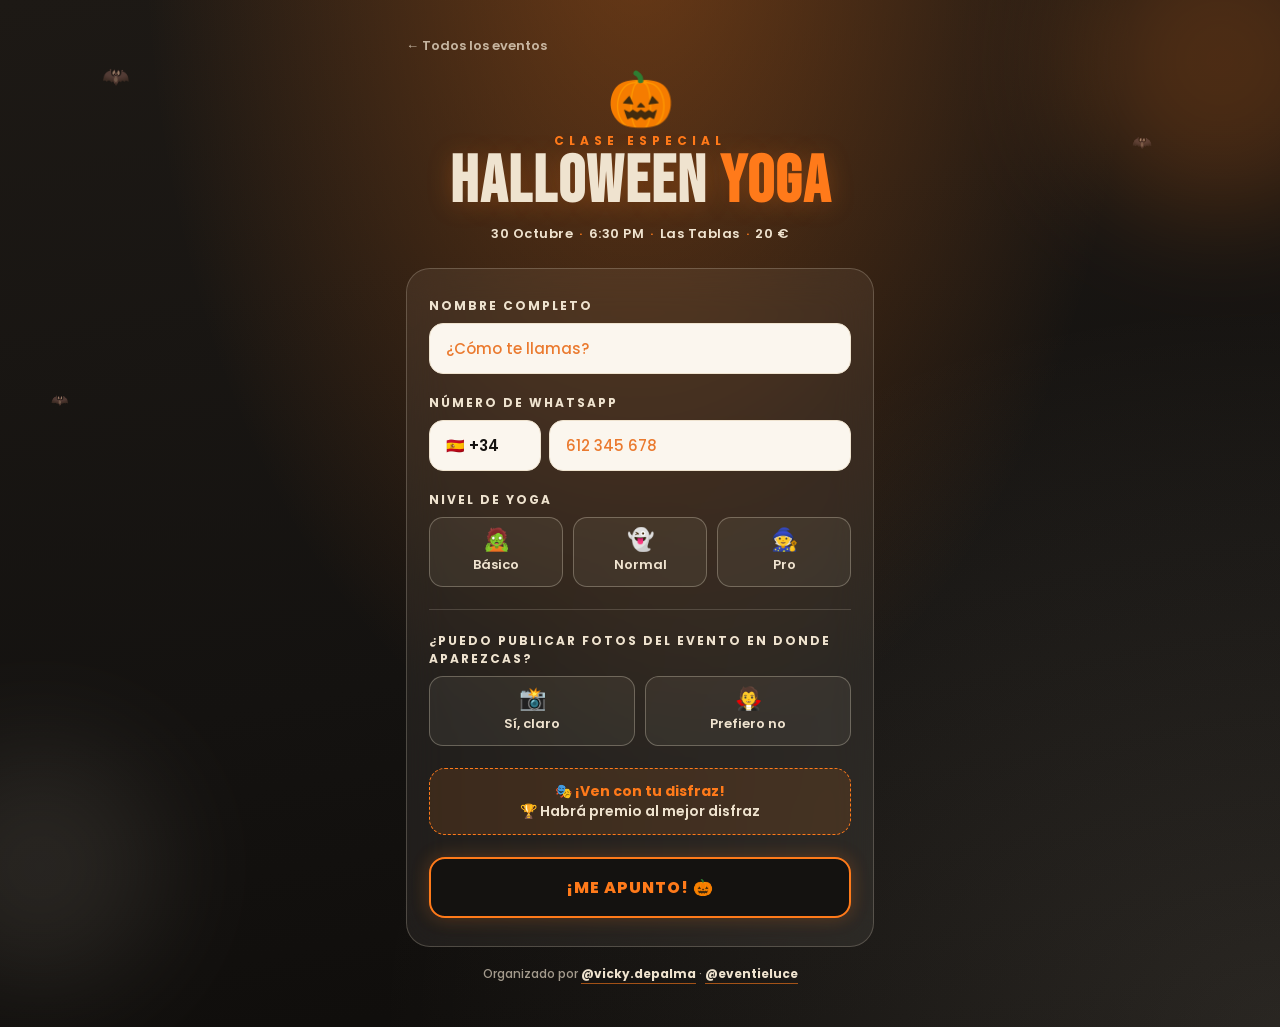
==== halloween-yoga/index.html @ 300aad96 "Halloween Yoga: nuevos emojis para nivel y fotos Básico 🧟, Normal 👻, Pro 🧙 y 🧛 en "Prefiero no", par" ====
<!DOCTYPE html>
<html lang="es">
<head>
<meta charset="UTF-8">
<meta name="viewport" content="width=device-width, initial-scale=1.0">
<title>Halloween Yoga · Inscripción</title>
<link href="https://fonts.googleapis.com/css2?family=Bebas+Neue&family=Poppins:wght@400;500;600;700;800&display=swap" rel="stylesheet">
<style>
  * { margin: 0; padding: 0; box-sizing: border-box; }
  body { background: #0e0c0a; }

  .hw-wrap {
    font-family: 'Poppins', sans-serif;
    min-height: 100vh;
    background:
      radial-gradient(ellipse at 50% -10%, rgba(255,122,26,0.35) 0%, transparent 55%),
      radial-gradient(ellipse at 100% 100%, rgba(239,227,207,0.12) 0%, transparent 50%),
      linear-gradient(170deg, #1d1915 0%, #141210 60%, #0e0c0a 100%);
    position: relative;
    overflow: hidden;
  }

  .blob { position: absolute; border-radius: 50%; filter: blur(60px); pointer-events: none; }
  .blob1 { width: 300px; height: 300px; background: #FF7A1A; opacity: 0.22; top: -90px; right: -90px; animation: breathe 7s ease-in-out infinite; }
  .blob2 { width: 240px; height: 240px; background: #EFE3CF; opacity: 0.10; bottom: 40px; left: -80px; animation: breathe 9s ease-in-out infinite reverse; }
  @keyframes breathe { 0%,100% { transform: scale(1); } 50% { transform: scale(1.08); } }

  .bat { position: absolute; font-size: 22px; pointer-events: none; opacity: 0.55; z-index: 1; animation: flutter 6s ease-in-out infinite; }
  .bat1 { top: 60px; left: 8%; }
  .bat2 { top: 130px; right: 10%; font-size: 16px; animation-delay: -2s; }
  .bat3 { top: 38%; left: 4%; font-size: 14px; animation-delay: -4s; }
  @keyframes flutter {
    0%,100% { transform: translate(0,0) rotate(-6deg); }
    25% { transform: translate(8px,-10px) rotate(4deg); }
    50% { transform: translate(-4px,-16px) rotate(-3deg); }
    75% { transform: translate(-8px,-6px) rotate(6deg); }
  }

  .inner { position: relative; z-index: 2; max-width: 500px; margin: 0 auto; padding: 32px 16px 44px; }
  .back { display: inline-block; margin-bottom: 16px; color: #EFE3CF; opacity: .75; font-size: 13px; font-weight: 600; text-decoration: none; }
  .back:hover { opacity: 1; color: #FF7A1A; }
  .header { text-align: center; margin-bottom: 24px; }

  .pumpkin { font-size: 54px; line-height: 1; display: block; margin-bottom: 6px; animation: glow 3s ease-in-out infinite; }
  @keyframes glow {
    0%,100% { filter: drop-shadow(0 0 14px rgba(255,122,26,0.6)); }
    50% { filter: drop-shadow(0 0 26px rgba(255,122,26,0.95)); }
  }

  .kicker { font-size: 12px; font-weight: 700; letter-spacing: 5px; text-transform: uppercase; color: #FF7A1A; margin: 0 0 4px; }
  .title { font-family: 'Bebas Neue', 'Arial Black', sans-serif; font-size: 66px; line-height: 0.88; letter-spacing: 2px; color: #EFE3CF; text-shadow: 0 3px 24px rgba(255,122,26,0.25); }
  .title span { color: #FF7A1A; }

  .info { margin-top: 12px; white-space: nowrap; font-size: clamp(11px, 3.4vw, 13px); font-weight: 600; letter-spacing: 0.5px; color: #EFE3CF; }
  .info .sep { color: #FF7A1A; margin: 0 6px; }

  .card { background: rgba(239,227,207,0.07); backdrop-filter: blur(20px); -webkit-backdrop-filter: blur(20px); border: 1.5px solid rgba(239,227,207,0.22); border-radius: 24px; padding: 28px 22px; margin-top: 20px; }

  .field { margin-bottom: 20px; }
  .field > label { display: block; font-size: 12px; font-weight: 700; letter-spacing: 2px; text-transform: uppercase; color: #EFE3CF; margin-bottom: 8px; }

  .field input[type="text"], .field input[type="tel"], .field select {
    width: 100%; padding: 13px 16px; border-radius: 14px;
    border: 1.5px solid #EFE3CF; background: #FBF6EE; color: #141210;
    font-family: 'Poppins', sans-serif; font-size: 15px; font-weight: 600;
    outline: none; transition: border-color .2s, box-shadow .2s;
  }
  .field input::placeholder { color: #E8650E; opacity: 0.85; font-weight: 500; }
  .field input:focus, .field select:focus { border-color: #FF7A1A; box-shadow: 0 0 0 3px rgba(255,122,26,0.3); }

  .phone-row { display: flex; gap: 8px; }
  .phone-row select { flex: 0 0 112px; appearance: none; -webkit-appearance: none; cursor: pointer; }
  .phone-row input { flex: 1; min-width: 0; }
  .field input.invalid { border-color: #ff4d2e; box-shadow: 0 0 0 3px rgba(255,77,46,0.35); }
  .field-error { display: none; color: #FFB08A; font-size: 13px; font-weight: 600; margin-top: 6px; }

  .radio-group { display: flex; gap: 10px; }
  .radio-option { flex: 1; }
  .radio-option input { display: none; }
  .radio-option label {
    display: flex; flex-direction: column; align-items: center; justify-content: center; gap: 4px;
    padding: 11px 8px; border-radius: 14px;
    border: 1.5px solid rgba(239,227,207,0.3); background: rgba(239,227,207,0.06);
    color: #EFE3CF; font-size: 13px; font-weight: 600; cursor: pointer;
    transition: all .18s; text-align: center; white-space: nowrap;
  }
  .radio-option label .emoji { font-size: 22px; line-height: 1; }
  .radio-option label:hover { background: rgba(239,227,207,0.14); }
  .radio-option input:checked + label { background: #FF7A1A; border-color: #FF7A1A; color: #141210; box-shadow: 0 0 20px rgba(255,122,26,0.4); }

  .divider { height: 1px; background: rgba(239,227,207,0.18); margin: 22px 0; }

  .submit-btn {
    width: 100%; padding: 16px; border-radius: 16px;
    border: 2px solid #FF7A1A; background: #141210; color: #FF7A1A;
    font-family: 'Poppins', sans-serif; font-size: 16px; font-weight: 800; letter-spacing: 1px;
    text-transform: uppercase; cursor: pointer; margin-top: 22px;
    box-shadow: 0 0 18px rgba(255,122,26,0.25);
    display: flex; align-items: center; justify-content: center; gap: 8px;
    transition: transform .15s, box-shadow .15s, background .15s, color .15s;
  }
  .submit-btn:hover { transform: translateY(-2px); background: #FF7A1A; color: #141210; box-shadow: 0 8px 28px rgba(255,122,26,0.45); }
  .submit-btn:disabled { opacity: .7; cursor: not-allowed; transform: none; }

  .spinner { width: 18px; height: 18px; border: 2.5px solid rgba(255,122,26,0.3); border-top-color: #FF7A1A; border-radius: 50%; animation: spin .7s linear infinite; display: none; }
  @keyframes spin { to { transform: rotate(360deg); } }

  .error-msg { display: none; margin-top: 14px; padding: 10px 14px; border-radius: 12px; text-align: center; font-size: 13px; font-weight: 600; color: #EFE3CF; background: rgba(255,80,40,0.2); border: 1.5px solid rgba(255,122,26,0.5); }

  .footer { text-align: center; margin-top: 18px; font-size: 12px; color: rgba(239,227,207,0.65); font-weight: 500; }
  .footer a { color: #EFE3CF; font-weight: 700; text-decoration: none; border-bottom: 1.5px solid rgba(255,122,26,0.6); padding-bottom: 1px; }
  .footer a:hover { border-color: #FF7A1A; color: #FFFFFF; }

  .success { display: none; text-align: center; padding: 36px 8px; }
  .success .icon { font-size: 56px; display: block; margin-bottom: 10px; }
  .success .s-title { font-family: 'Bebas Neue', sans-serif; font-size: 44px; color: #FF7A1A; margin-bottom: 8px; letter-spacing: 1px; }
  .success .s-msg { color: #EFE3CF; font-size: 15px; line-height: 1.55; }
  .success a { color: #FF7A1A; font-weight: 700; text-decoration: none; border-bottom: 1.5px solid rgba(255,122,26,0.6); }

  .costume { text-align: center; margin-top: 22px; padding: 12px 16px; border-radius: 16px; border: 1.5px dashed #FF7A1A; background: rgba(255,122,26,0.12); color: #EFE3CF; font-size: 14px; font-weight: 600; line-height: 1.45; }
  .costume strong { color: #FF7A1A; }

  .s-box { margin-top: 18px; padding: 14px 16px; border-radius: 16px; background: rgba(239,227,207,0.08); border: 1.5px solid rgba(239,227,207,0.25); color: #EFE3CF; font-size: 14px; line-height: 1.5; text-align: left; }
  .s-box + .s-box { margin-top: 10px; }
  .s-box strong { color: #FF7A1A; }

  .share-btn { margin-top: 12px; }

  .s-logos { display: flex; align-items: center; justify-content: center; gap: 22px; margin-top: 28px; }
  .s-logos img { width: 64px; height: 64px; object-fit: contain; }
  /* El logo de Eventi e Luce es gris sobre transparente: va en un círculo crema como el de Vicky */
  .s-logos .eventi { width: 64px; height: 64px; border-radius: 50%; background: #F7F3EE; display: flex; align-items: center; justify-content: center; overflow: hidden; }
  .s-logos .eventi img { width: 84px; height: 84px; max-width: none; }

  .cal-wrap { position: relative; margin-top: 22px; }
  .cal-picker {
    position: absolute; bottom: calc(100% + 10px); left: 0; right: 0; z-index: 5;
    background: #1d1915; border: 1.5px solid rgba(255,122,26,0.6); border-radius: 18px;
    box-shadow: 0 12px 40px rgba(0,0,0,0.5), 0 0 18px rgba(255,122,26,0.2);
    overflow: hidden; transform-origin: bottom center;
    animation: pickerIn 0.16s cubic-bezier(0.34,1.56,0.64,1);
  }
  @keyframes pickerIn {
    from { opacity: 0; transform: scale(0.93) translateY(8px); }
    to   { opacity: 1; transform: scale(1) translateY(0); }
  }
  .cal-option {
    display: flex; align-items: center; gap: 14px;
    padding: 13px 18px; width: 100%; border: none;
    background: transparent; cursor: pointer;
    font-family: 'Poppins', sans-serif; font-size: 14px;
    font-weight: 600; color: #EFE3CF; text-align: left;
    transition: background 0.12s;
  }
  .cal-option:not(:last-child) { border-bottom: 1px solid rgba(239,227,207,0.12); }
  .cal-option:hover { background: rgba(255,122,26,0.15); }
  .cal-icon { width: 34px; height: 34px; border-radius: 9px; display: flex; align-items: center; justify-content: center; flex-shrink: 0; }

  /* Móvil: encabezado y formulario más compactos para ver todo con poco scroll */
  @media (max-width: 480px) {
    .inner { padding: 14px 14px 28px; }
    .back { margin-bottom: 4px; font-size: 12px; }
    .header { margin-bottom: 14px; }
    .pumpkin { font-size: 34px; margin-bottom: 2px; }
    .kicker { font-size: 11px; letter-spacing: 4px; margin-bottom: 2px; }
    .title { font-size: 48px; }
    .info { margin-top: 8px; }
    .card { padding: 18px 16px; margin-top: 0; }
    .field { margin-bottom: 14px; }
    .field > label { margin-bottom: 6px; font-size: 11px; }
    .field input[type="text"], .field input[type="tel"], .field select { padding: 11px 14px; }
    .radio-option label { padding: 8px 6px; }
    .radio-option label .emoji { font-size: 18px; }
    .divider { margin: 14px 0; }
    .costume { margin-top: 14px; padding: 9px 12px; font-size: 13px; }
    .submit-btn { margin-top: 14px; padding: 14px; }
  }
</style>
</head>
<body>
<div class="hw-wrap">
  <div class="blob blob1"></div>
  <div class="blob blob2"></div>
  <span class="bat bat1">🦇</span>
  <span class="bat bat2">🦇</span>
  <span class="bat bat3">🦇</span>

  <div class="inner">
    <a class="back" href="../">← Todos los eventos</a>

    <div class="header">
      <span class="pumpkin">🎃</span>
      <p class="kicker">Clase especial</p>
      <h1 class="title">Halloween <span>Yoga</span></h1>
      <p class="info">30 Octubre<span class="sep">·</span>6:30 PM<span class="sep">·</span>Las Tablas<span class="sep">·</span>20 €</p>
    </div>

    <div class="card">
      <div id="hw-form">
        <div class="field">
          <label for="hw-nombre">Nombre completo</label>
          <input type="text" id="hw-nombre" placeholder="¿Cómo te llamas?" autocomplete="name" />
        </div>

        <div class="field">
          <label for="hw-whatsapp">Número de WhatsApp</label>
          <div class="phone-row">
            <select id="hw-country" aria-label="Código de país">
              <option value="+34" selected>🇪🇸 +34</option>
              <option value="+54">🇦🇷 +54</option>
              <option value="+39">🇮🇹 +39</option>
              <option value="+33">🇫🇷 +33</option>
              <option value="+44">🇬🇧 +44</option>
              <option value="+49">🇩🇪 +49</option>
              <option value="+351">🇵🇹 +351</option>
              <option value="+52">🇲🇽 +52</option>
              <option value="+57">🇨🇴 +57</option>
              <option value="+58">🇻🇪 +58</option>
              <option value="+1">🇺🇸 +1</option>
            </select>
            <input type="tel" id="hw-whatsapp" inputmode="numeric" placeholder="612 345 678" autocomplete="tel-national" maxlength="15" />
          </div>
          <p class="field-error" id="hw-whatsapp-error"></p>
        </div>

        <div class="field">
          <label>Nivel de yoga</label>
          <div class="radio-group">
            <div class="radio-option">
              <input type="radio" name="hw-nivel" id="hw-n1" value="Básico" />
              <label for="hw-n1"><span class="emoji">🧟</span>Básico</label>
            </div>
            <div class="radio-option">
              <input type="radio" name="hw-nivel" id="hw-n2" value="Normal" />
              <label for="hw-n2"><span class="emoji">👻</span>Normal</label>
            </div>
            <div class="radio-option">
              <input type="radio" name="hw-nivel" id="hw-n3" value="Pro" />
              <label for="hw-n3"><span class="emoji">🧙</span>Pro</label>
            </div>
          </div>
        </div>

        <div class="divider"></div>

        <div class="field">
          <label>¿Puedo publicar fotos del evento en donde aparezcas?</label>
          <div class="radio-group">
            <div class="radio-option">
              <input type="radio" name="hw-fotos" id="hw-f1" value="Sí" />
              <label for="hw-f1"><span class="emoji">📸</span>Sí, claro</label>
            </div>
            <div class="radio-option">
              <input type="radio" name="hw-fotos" id="hw-f2" value="No" />
              <label for="hw-f2"><span class="emoji">🧛</span>Prefiero no</label>
            </div>
          </div>
        </div>

        <div class="costume">
          🎭 <strong>¡Ven con tu disfraz!</strong><br>
          🏆 Habrá premio al mejor disfraz
        </div>

        <div class="error-msg" id="hw-error">😅 Algo salió mal, por favor inténtalo de nuevo.</div>

        <button class="submit-btn" id="hw-btn" onclick="hwSubmit()">
          <span id="hw-btn-text">¡Me apunto! 🎃</span>
          <span class="spinner" id="hw-spinner"></span>
        </button>
      </div>

      <div class="success" id="hw-success">
        <span class="icon">🕸️</span>
        <p class="s-title">¡Ya casi!</p>
        <p class="s-msg">Tu plaza queda <strong>reservada</strong>. Te escribiremos por WhatsApp para el pago (<strong>20 €</strong>, Bizum o efectivo) y así confirmar tu lugar.</p>

        <div class="s-box">
          📅 <strong>30 de octubre · 6:30 PM</strong><br>
          📍 <a href="https://www.google.com/maps/search/?api=1&query=Calle+de+Puente+la+Reina+27+Madrid" target="_blank" rel="noopener">Calle de Puente la Reina, 27</a> (Las Tablas)
        </div>
        <div class="s-box">
          🎭 <strong>¡Recuerda venir con tu disfraz!</strong>
        </div>

        <div class="cal-wrap" id="cal-wrap">
            <div class="cal-picker" id="cal-picker" style="display:none;">
              <button class="cal-option" onclick="calSelect('google')">
                <span class="cal-icon" style="background:#fff; border:1.5px solid #e8e8e8;">
                  <svg width="18" height="18" viewBox="0 0 18 18" xmlns="http://www.w3.org/2000/svg">
                    <path fill="#4285F4" d="M17.64 9.2c0-.637-.057-1.251-.164-1.84H9v3.481h4.844a4.14 4.14 0 0 1-1.796 2.717v2.258h2.908C16.657 14.253 17.64 11.945 17.64 9.2z"/>
                    <path fill="#34A853" d="M9 18c2.43 0 4.467-.806 5.956-2.184l-2.908-2.258a5.37 5.37 0 0 1-8.009-2.452H.957v2.332A9 9 0 0 0 9 18z"/>
                    <path fill="#FBBC05" d="M3.964 10.71A5.41 5.41 0 0 1 3.682 9c0-.593.102-1.17.282-1.71V4.961H.957A9 9 0 0 0 0 9c0 1.452.348 2.827.957 4.039l3.007-2.329z"/>
                    <path fill="#EA4335" d="M9 3.58c1.321 0 2.508.454 3.44 1.345l2.582-2.58C13.463.891 11.426 0 9 0A9 9 0 0 0 .957 4.96l3.007 2.332C4.672 5.163 6.656 3.58 9 3.58z"/>
                  </svg>
                </span>
                Google Calendar
              </button>
              <button class="cal-option" onclick="calSelect('apple')">
                <span class="cal-icon" style="background:#FF3B30;">
                  <svg width="18" height="18" viewBox="0 0 24 24" fill="none" xmlns="http://www.w3.org/2000/svg">
                    <rect x="3" y="5" width="18" height="16" rx="3" stroke="white" stroke-width="1.6" fill="rgba(255,255,255,0.15)"/>
                    <path d="M3 10h18" stroke="white" stroke-width="1.6"/>
                    <path d="M8 3v4M16 3v4" stroke="white" stroke-width="1.6" stroke-linecap="round"/>
                    <text x="12" y="20" text-anchor="middle" font-size="7.5" font-weight="700" fill="white" font-family="sans-serif">30</text>
                  </svg>
                </span>
                Apple Calendar
              </button>
              <button class="cal-option" onclick="calSelect('outlook')">
                <span class="cal-icon" style="background:#0078D4;">
                  <svg width="18" height="18" viewBox="0 0 24 24" fill="none" xmlns="http://www.w3.org/2000/svg">
                    <rect x="3" y="5" width="18" height="16" rx="3" stroke="white" stroke-width="1.6" fill="rgba(255,255,255,0.15)"/>
                    <path d="M3 10h18" stroke="white" stroke-width="1.6"/>
                    <path d="M8 3v4M16 3v4" stroke="white" stroke-width="1.6" stroke-linecap="round"/>
                    <circle cx="8.5" cy="15.5" r="1.2" fill="white"/>
                    <circle cx="12" cy="15.5" r="1.2" fill="white"/>
                    <circle cx="15.5" cy="15.5" r="1.2" fill="white"/>
                  </svg>
                </span>
                Outlook
              </button>
            </div>
          <button class="submit-btn" onclick="toggleCalPicker(event)">📅 Añadir al calendario</button>
        </div>

        <button class="submit-btn share-btn" onclick="hwShare()">Compártelo con tus amig@s 👻</button>

        <div class="s-logos">
          <img src="../vickydepalma.png" alt="Vicky De Palma" />
          <span class="eventi"><img src="../eventieluce.png" alt="Eventi e Luce" /></span>
        </div>
      </div>
    </div>

    <p class="footer">
      Organizado por
      <a href="https://instagram.com/vicky.depalma" target="_blank" rel="noopener">@vicky.depalma</a>
      ·
      <a href="https://instagram.com/eventieluce" target="_blank" rel="noopener">@eventieluce</a>
    </p>
  </div>
</div>

<script>
// ⬇️ Pega aquí la URL de tu Apps Script de Halloween (termina en /exec)
const SHEETS_URL = "https://script.google.com/macros/s/AKfycbzIJdYFOxs9VS8quhzMvx_SfGwv_kTEAPhXS9lA20keKvi8ljYOLCvX-EqXvf8gNawp_g/exec";

const phoneRules = {
  '+34':  { min: 9, max: 9,   pattern: /^[67]/,    hint: '9 dígitos, empieza por 6 o 7' },
  '+54':  { min: 10, max: 10,                       hint: '10 dígitos' },
  '+39':  { min: 9,  max: 10, pattern: /^3/,        hint: '9-10 dígitos, empieza por 3' },
  '+33':  { min: 9,  max: 9,  pattern: /^[67]/,     hint: '9 dígitos, empieza por 6 o 7' },
  '+44':  { min: 10, max: 10, pattern: /^7/,        hint: '10 dígitos, empieza por 7' },
  '+49':  { min: 10, max: 11, pattern: /^1[5679]/, hint: '10-11 dígitos, empieza por 15, 16, 17 o 19' },
  '+351': { min: 9,  max: 9,  pattern: /^9/,        hint: '9 dígitos, empieza por 9' },
  '+52':  { min: 10, max: 10,                       hint: '10 dígitos' },
  '+57':  { min: 10, max: 10, pattern: /^3/,        hint: '10 dígitos, empieza por 3' },
  '+58':  { min: 10, max: 11,                       hint: '10-11 dígitos' },
  '+1':   { min: 10, max: 10,                       hint: '10 dígitos' },
};

const hwWhatsapp = document.getElementById('hw-whatsapp');

hwWhatsapp.addEventListener('input', () => {
  hwWhatsapp.value = hwWhatsapp.value.replace(/[^\d\s]/g, '');
  hwWhatsapp.classList.remove('invalid');
  document.getElementById('hw-whatsapp-error').style.display = 'none';
});

function validatePhone() {
  const digits = hwWhatsapp.value.replace(/\D/g, '');
  const code = document.getElementById('hw-country').value;
  const rule = phoneRules[code] || { min: 6, max: 15 };
  if (digits.length < rule.min || digits.length > rule.max) return { digits: null, hint: rule.hint };
  if (rule.pattern && !rule.pattern.test(digits)) return { digits: null, hint: rule.hint };
  return { digits, hint: null };
}

async function hwSubmit() {
  const nombre = document.getElementById('hw-nombre').value.trim();
  const countryCode = document.getElementById('hw-country').value;
  const { digits: phoneDigits, hint: phoneHint } = validatePhone();
  const nivel = document.querySelector('input[name="hw-nivel"]:checked');
  const fotos = document.querySelector('input[name="hw-fotos"]:checked');

  if (!nombre) { alert('Por favor escribe tu nombre 🙂'); return; }
  if (!phoneDigits) {
    hwWhatsapp.classList.add('invalid');
    const errEl = document.getElementById('hw-whatsapp-error');
    errEl.textContent = phoneHint ? `Número no válido · ${phoneHint} 📱` : 'Revisa el número 📱';
    errEl.style.display = 'block';
    hwWhatsapp.focus();
    return;
  }
  if (!nivel) { alert('¿Cuál es tu nivel de yoga? 🧘'); return; }
  if (!fotos) { alert('Falta responder la pregunta sobre fotos 📸'); return; }

  const btn = document.getElementById('hw-btn');
  const btnText = document.getElementById('hw-btn-text');
  const spinner = document.getElementById('hw-spinner');
  const errorMsg = document.getElementById('hw-error');

  btn.disabled = true;
  btnText.textContent = 'Enviando...';
  spinner.style.display = 'block';
  errorMsg.style.display = 'none';

  try {
    await fetch(SHEETS_URL, {
      method: 'POST',
      mode: 'no-cors',
      headers: { 'Content-Type': 'text/plain;charset=utf-8' },
      body: JSON.stringify({ nombre, whatsapp: countryCode.slice(1) + ' ' + phoneDigits, nivel: nivel.value, fotos: fotos.value })
    });
    document.getElementById('hw-form').style.display = 'none';
    document.getElementById('hw-success').style.display = 'block';
  } catch (err) {
    errorMsg.style.display = 'block';
    btn.disabled = false;
    btnText.textContent = '¡Me apunto! 🎃';
    spinner.style.display = 'none';
  }
}

// 30 oct 2026, 18:30–19:30 hora de Madrid (ya en horario de invierno, UTC+1)
const EV_START = '20261030T173000Z';
const EV_END = '20261030T183000Z';
const EV_TITLE = 'Halloween Yoga 🎃';
const EV_PLACE = 'Calle de Puente la Reina, 27, Madrid';
const EV_DESC = 'Clase especial de Halloween Yoga. ¡Ven con tu disfraz, hay premio al mejor! 🏆';

function toggleCalPicker(e) {
  e.stopPropagation();
  const picker = document.getElementById('cal-picker');
  if (picker.style.display !== 'none') {
    picker.style.display = 'none';
  } else {
    picker.style.display = 'block';
    picker.style.animation = 'none';
    picker.offsetHeight;
    picker.style.animation = '';
  }
}

document.addEventListener('click', function(e) {
  const wrap = document.getElementById('cal-wrap');
  if (wrap && !wrap.contains(e.target)) {
    document.getElementById('cal-picker').style.display = 'none';
  }
});

function calSelect(type) {
  document.getElementById('cal-picker').style.display = 'none';
  const enc = encodeURIComponent;
  if (type === 'google') {
    window.open(
      'https://calendar.google.com/calendar/render?action=TEMPLATE' +
      '&text=' + enc(EV_TITLE) +
      '&dates=' + EV_START + '%2F' + EV_END +
      '&details=' + enc(EV_DESC) +
      '&location=' + enc(EV_PLACE),
      '_blank', 'noopener'
    );
  } else if (type === 'outlook') {
    window.open(
      'https://outlook.live.com/calendar/0/deeplink/compose?path=%2Fcalendar%2Faction%2Fcompose&rru=addevent' +
      '&subject=' + enc(EV_TITLE) +
      '&startdt=2026-10-30T17%3A30%3A00Z&enddt=2026-10-30T18%3A30%3A00Z' +
      '&location=' + enc(EV_PLACE) +
      '&body=' + enc(EV_DESC),
      '_blank', 'noopener'
    );
  } else {
    const ics = [
      'BEGIN:VCALENDAR', 'VERSION:2.0', 'PRODID:-//Halloween Yoga//ES',
      'BEGIN:VEVENT',
      'UID:halloween-yoga-2026@yogaconvicky',
      'DTSTAMP:' + EV_START,
      'DTSTART:' + EV_START, 'DTEND:' + EV_END,
      'SUMMARY:' + EV_TITLE,
      'LOCATION:' + EV_PLACE.replace(/,/g, '\\,'),
      'DESCRIPTION:' + EV_DESC.replace(/,/g, '\\,'),
      'END:VEVENT', 'END:VCALENDAR'
    ].join('\r\n');
    const blob = new Blob([ics], { type: 'text/calendar;charset=utf-8' });
    const url = URL.createObjectURL(blob);
    const a = document.createElement('a');
    a.href = url; a.download = 'halloween-yoga.ics';
    document.body.appendChild(a); a.click();
    document.body.removeChild(a); URL.revokeObjectURL(url);
  }
}

async function hwShare() {
  const url = location.origin + location.pathname;
  const text = '🎃 ¡Me apunté a Halloween Yoga! 30 de octubre, 6:30 PM en Las Tablas. Ven con tu disfraz, ¡hay premio al mejor! 🏆 Apúntate aquí:';
  if (navigator.share) {
    try { await navigator.share({ title: 'Halloween Yoga', text, url }); } catch (err) {}
    return;
  }
  window.open('https://wa.me/?text=' + encodeURIComponent(text + ' ' + url), '_blank', 'noopener');
}
</script>
</body>
</html>
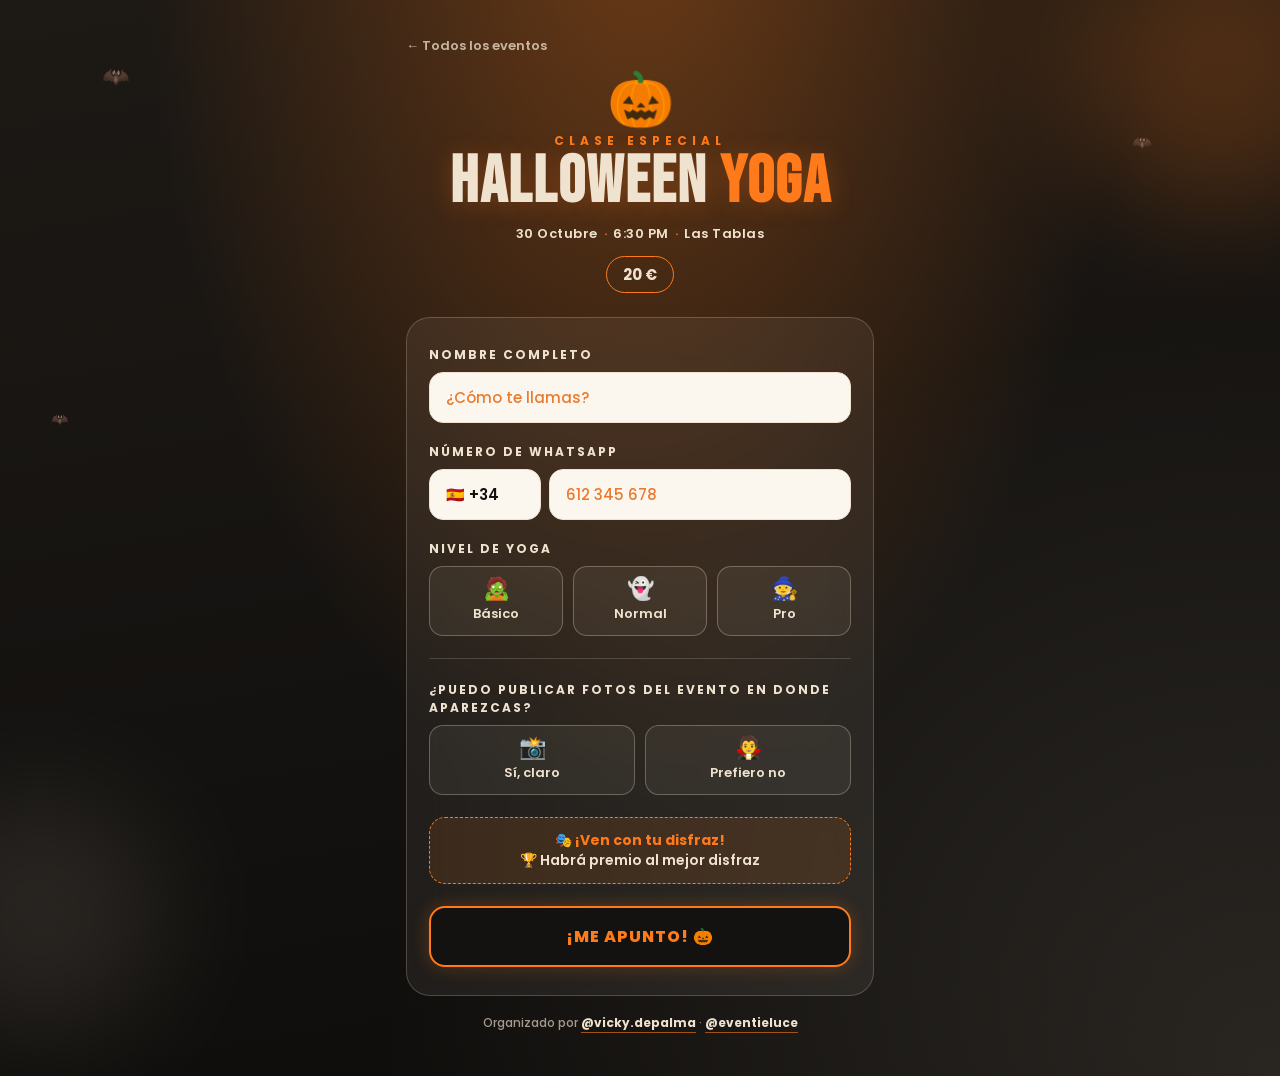
==== commit 431c76df: "Halloween: precio early bird 15 € hasta el 10 de octubre (pendiente de aprobación) El formulario mue" ====
--- a/halloween-yoga/index.html
+++ b/halloween-yoga/index.html
@@ -5,238 +5,151 @@
 <meta name="viewport" content="width=device-width, initial-scale=1.0">
 <title>Halloween Yoga · Inscripción</title>
 <link href="https://fonts.googleapis.com/css2?family=Bebas+Neue&family=Poppins:wght@400;500;600;700;800&display=swap" rel="stylesheet">
+<link rel="stylesheet" href="../assets/forms.css">
 <style>
-  * { margin: 0; padding: 0; box-sizing: border-box; }
-  body { background: #0e0c0a; }
-
-  .hw-wrap {
-    font-family: 'Poppins', sans-serif;
-    min-height: 100vh;
-    background:
+  /* Paleta de Halloween: negro cálido, crema y naranja calabaza */
+  :root {
+    --page-bg: #0e0c0a;
+    --wrap-bg:
       radial-gradient(ellipse at 50% -10%, rgba(255,122,26,0.35) 0%, transparent 55%),
       radial-gradient(ellipse at 100% 100%, rgba(239,227,207,0.12) 0%, transparent 50%),
       linear-gradient(170deg, #1d1915 0%, #141210 60%, #0e0c0a 100%);
-    position: relative;
-    overflow: hidden;
-  }
-
-  .blob { position: absolute; border-radius: 50%; filter: blur(60px); pointer-events: none; }
-  .blob1 { width: 300px; height: 300px; background: #FF7A1A; opacity: 0.22; top: -90px; right: -90px; animation: breathe 7s ease-in-out infinite; }
-  .blob2 { width: 240px; height: 240px; background: #EFE3CF; opacity: 0.10; bottom: 40px; left: -80px; animation: breathe 9s ease-in-out infinite reverse; }
-  @keyframes breathe { 0%,100% { transform: scale(1); } 50% { transform: scale(1.08); } }
-
-  .bat { position: absolute; font-size: 22px; pointer-events: none; opacity: 0.55; z-index: 1; animation: flutter 6s ease-in-out infinite; }
-  .bat1 { top: 60px; left: 8%; }
-  .bat2 { top: 130px; right: 10%; font-size: 16px; animation-delay: -2s; }
-  .bat3 { top: 38%; left: 4%; font-size: 14px; animation-delay: -4s; }
+    --ink: #EFE3CF;
+    --accent: #FF7A1A;
+    --accent-strong: #FF7A1A;
+    --on-accent: #141210;
+
+    --blob1: #FF7A1A; --blob1-opacity: 0.22;
+    --blob2: #EFE3CF; --blob2-opacity: 0.10;
+
+    --card-bg: rgba(239,227,207,0.07);
+    --card-border: rgba(239,227,207,0.22);
+    --card-shadow: none;
+    --input-bg: #FBF6EE;
+    --input-border: #EFE3CF;
+    --input-text: #141210;
+    --placeholder: #E8650E;
+    --focus-ring: rgba(255,122,26,0.3);
+    --option-bg: rgba(239,227,207,0.06);
+    --option-border: rgba(239,227,207,0.3);
+    --option-hover: rgba(239,227,207,0.14);
+    --option-shadow: 0 0 20px rgba(255,122,26,0.4);
+    --divider: rgba(239,227,207,0.18);
+
+    --error: #ff4d2e;
+    --error-ring: rgba(255,77,46,0.35);
+    --error-text: #FFB08A;
+    --error-box-text: #EFE3CF;
+    --error-box-bg: rgba(255,80,40,0.2);
+    --error-box-border: rgba(255,122,26,0.5);
+
+    --btn-bg: #141210;
+    --btn-text: #FF7A1A;
+    --btn-border: #FF7A1A;
+    --btn-shadow: 0 0 18px rgba(255,122,26,0.25);
+    --btn-hover-bg: #FF7A1A;
+    --btn-hover-text: #141210;
+    --btn-hover-shadow: 0 8px 28px rgba(255,122,26,0.45);
+    --spinner: #FF7A1A;
+    --spinner-track: rgba(255,122,26,0.3);
+
+    --footer-text: rgba(239,227,207,0.65);
+    --footer-underline: rgba(255,122,26,0.6);
+    --footer-hover: #FFFFFF;
+    --success-title: #FF7A1A;
+    --link-underline: rgba(255,122,26,0.6);
+    --box-bg: rgba(239,227,207,0.08);
+    --box-border: rgba(239,227,207,0.25);
+    --box-strong: #FF7A1A;
+
+    --picker-bg: #1d1915;
+    --picker-border: rgba(255,122,26,0.6);
+    --picker-shadow: 0 12px 40px rgba(0,0,0,0.5), 0 0 18px rgba(255,122,26,0.2);
+    --picker-divider: rgba(239,227,207,0.12);
+    --picker-hover: rgba(255,122,26,0.15);
+
+    --deco-opacity: 0.55;
+    --deco-anim: flutter 6s ease-in-out infinite;
+    --hero-anim: glow 3s ease-in-out infinite;
+  }
+
   @keyframes flutter {
     0%,100% { transform: translate(0,0) rotate(-6deg); }
     25% { transform: translate(8px,-10px) rotate(4deg); }
     50% { transform: translate(-4px,-16px) rotate(-3deg); }
     75% { transform: translate(-8px,-6px) rotate(6deg); }
   }
-
-  .inner { position: relative; z-index: 2; max-width: 500px; margin: 0 auto; padding: 32px 16px 44px; }
-  .back { display: inline-block; margin-bottom: 16px; color: #EFE3CF; opacity: .75; font-size: 13px; font-weight: 600; text-decoration: none; }
-  .back:hover { opacity: 1; color: #FF7A1A; }
-  .header { text-align: center; margin-bottom: 24px; }
-
-  .pumpkin { font-size: 54px; line-height: 1; display: block; margin-bottom: 6px; animation: glow 3s ease-in-out infinite; }
   @keyframes glow {
     0%,100% { filter: drop-shadow(0 0 14px rgba(255,122,26,0.6)); }
     50% { filter: drop-shadow(0 0 26px rgba(255,122,26,0.95)); }
   }
 
-  .kicker { font-size: 12px; font-weight: 700; letter-spacing: 5px; text-transform: uppercase; color: #FF7A1A; margin: 0 0 4px; }
-  .title { font-family: 'Bebas Neue', 'Arial Black', sans-serif; font-size: 66px; line-height: 0.88; letter-spacing: 2px; color: #EFE3CF; text-shadow: 0 3px 24px rgba(255,122,26,0.25); }
-  .title span { color: #FF7A1A; }
-
-  .info { margin-top: 12px; white-space: nowrap; font-size: clamp(11px, 3.4vw, 13px); font-weight: 600; letter-spacing: 0.5px; color: #EFE3CF; }
-  .info .sep { color: #FF7A1A; margin: 0 6px; }
-
-  .card { background: rgba(239,227,207,0.07); backdrop-filter: blur(20px); -webkit-backdrop-filter: blur(20px); border: 1.5px solid rgba(239,227,207,0.22); border-radius: 24px; padding: 28px 22px; margin-top: 20px; }
-
-  .field { margin-bottom: 20px; }
-  .field > label { display: block; font-size: 12px; font-weight: 700; letter-spacing: 2px; text-transform: uppercase; color: #EFE3CF; margin-bottom: 8px; }
-
-  .field input[type="text"], .field input[type="tel"], .field select {
-    width: 100%; padding: 13px 16px; border-radius: 14px;
-    border: 1.5px solid #EFE3CF; background: #FBF6EE; color: #141210;
-    font-family: 'Poppins', sans-serif; font-size: 15px; font-weight: 600;
-    outline: none; transition: border-color .2s, box-shadow .2s;
-  }
-  .field input::placeholder { color: #E8650E; opacity: 0.85; font-weight: 500; }
-  .field input:focus, .field select:focus { border-color: #FF7A1A; box-shadow: 0 0 0 3px rgba(255,122,26,0.3); }
-
-  .phone-row { display: flex; gap: 8px; }
-  .phone-row select { flex: 0 0 112px; appearance: none; -webkit-appearance: none; cursor: pointer; }
-  .phone-row input { flex: 1; min-width: 0; }
-  .field input.invalid { border-color: #ff4d2e; box-shadow: 0 0 0 3px rgba(255,77,46,0.35); }
-  .field-error { display: none; color: #FFB08A; font-size: 13px; font-weight: 600; margin-top: 6px; }
-
-  .radio-group { display: flex; gap: 10px; }
-  .radio-option { flex: 1; }
-  .radio-option input { display: none; }
-  .radio-option label {
-    display: flex; flex-direction: column; align-items: center; justify-content: center; gap: 4px;
-    padding: 11px 8px; border-radius: 14px;
-    border: 1.5px solid rgba(239,227,207,0.3); background: rgba(239,227,207,0.06);
-    color: #EFE3CF; font-size: 13px; font-weight: 600; cursor: pointer;
-    transition: all .18s; text-align: center; white-space: nowrap;
-  }
-  .radio-option label .emoji { font-size: 22px; line-height: 1; }
-  .radio-option label:hover { background: rgba(239,227,207,0.14); }
-  .radio-option input:checked + label { background: #FF7A1A; border-color: #FF7A1A; color: #141210; box-shadow: 0 0 20px rgba(255,122,26,0.4); }
-
-  .divider { height: 1px; background: rgba(239,227,207,0.18); margin: 22px 0; }
-
-  .submit-btn {
-    width: 100%; padding: 16px; border-radius: 16px;
-    border: 2px solid #FF7A1A; background: #141210; color: #FF7A1A;
-    font-family: 'Poppins', sans-serif; font-size: 16px; font-weight: 800; letter-spacing: 1px;
-    text-transform: uppercase; cursor: pointer; margin-top: 22px;
-    box-shadow: 0 0 18px rgba(255,122,26,0.25);
-    display: flex; align-items: center; justify-content: center; gap: 8px;
-    transition: transform .15s, box-shadow .15s, background .15s, color .15s;
-  }
-  .submit-btn:hover { transform: translateY(-2px); background: #FF7A1A; color: #141210; box-shadow: 0 8px 28px rgba(255,122,26,0.45); }
-  .submit-btn:disabled { opacity: .7; cursor: not-allowed; transform: none; }
-
-  .spinner { width: 18px; height: 18px; border: 2.5px solid rgba(255,122,26,0.3); border-top-color: #FF7A1A; border-radius: 50%; animation: spin .7s linear infinite; display: none; }
-  @keyframes spin { to { transform: rotate(360deg); } }
-
-  .error-msg { display: none; margin-top: 14px; padding: 10px 14px; border-radius: 12px; text-align: center; font-size: 13px; font-weight: 600; color: #EFE3CF; background: rgba(255,80,40,0.2); border: 1.5px solid rgba(255,122,26,0.5); }
-
-  .footer { text-align: center; margin-top: 18px; font-size: 12px; color: rgba(239,227,207,0.65); font-weight: 500; }
-  .footer a { color: #EFE3CF; font-weight: 700; text-decoration: none; border-bottom: 1.5px solid rgba(255,122,26,0.6); padding-bottom: 1px; }
-  .footer a:hover { border-color: #FF7A1A; color: #FFFFFF; }
-
-  .success { display: none; text-align: center; padding: 36px 8px; }
-  .success .icon { font-size: 56px; display: block; margin-bottom: 10px; }
-  .success .s-title { font-family: 'Bebas Neue', sans-serif; font-size: 44px; color: #FF7A1A; margin-bottom: 8px; letter-spacing: 1px; }
-  .success .s-msg { color: #EFE3CF; font-size: 15px; line-height: 1.55; }
-  .success a { color: #FF7A1A; font-weight: 700; text-decoration: none; border-bottom: 1.5px solid rgba(255,122,26,0.6); }
+  .back { opacity: .75; }
+  .title { text-shadow: 0 3px 24px rgba(255,122,26,0.25); }
+  .field input::placeholder { opacity: 0.85; }
+  .footer a:hover { border-color: #FF7A1A; }
 
   .costume { text-align: center; margin-top: 22px; padding: 12px 16px; border-radius: 16px; border: 1.5px dashed #FF7A1A; background: rgba(255,122,26,0.12); color: #EFE3CF; font-size: 14px; font-weight: 600; line-height: 1.45; }
   .costume strong { color: #FF7A1A; }
 
-  .s-box { margin-top: 18px; padding: 14px 16px; border-radius: 16px; background: rgba(239,227,207,0.08); border: 1.5px solid rgba(239,227,207,0.25); color: #EFE3CF; font-size: 14px; line-height: 1.5; text-align: left; }
-  .s-box + .s-box { margin-top: 10px; }
-  .s-box strong { color: #FF7A1A; }
-
-  .share-btn { margin-top: 12px; }
-
-  .s-logos { display: flex; align-items: center; justify-content: center; gap: 22px; margin-top: 28px; }
-  .s-logos img { width: 64px; height: 64px; object-fit: contain; }
   /* El logo de Eventi e Luce es gris sobre transparente: va en un círculo crema como el de Vicky */
   .s-logos .eventi { width: 64px; height: 64px; border-radius: 50%; background: #F7F3EE; display: flex; align-items: center; justify-content: center; overflow: hidden; }
   .s-logos .eventi img { width: 84px; height: 84px; max-width: none; }
 
-  .cal-wrap { position: relative; margin-top: 22px; }
-  .cal-picker {
-    position: absolute; bottom: calc(100% + 10px); left: 0; right: 0; z-index: 5;
-    background: #1d1915; border: 1.5px solid rgba(255,122,26,0.6); border-radius: 18px;
-    box-shadow: 0 12px 40px rgba(0,0,0,0.5), 0 0 18px rgba(255,122,26,0.2);
-    overflow: hidden; transform-origin: bottom center;
-    animation: pickerIn 0.16s cubic-bezier(0.34,1.56,0.64,1);
-  }
-  @keyframes pickerIn {
-    from { opacity: 0; transform: scale(0.93) translateY(8px); }
-    to   { opacity: 1; transform: scale(1) translateY(0); }
-  }
-  .cal-option {
-    display: flex; align-items: center; gap: 14px;
-    padding: 13px 18px; width: 100%; border: none;
-    background: transparent; cursor: pointer;
-    font-family: 'Poppins', sans-serif; font-size: 14px;
-    font-weight: 600; color: #EFE3CF; text-align: left;
-    transition: background 0.12s;
-  }
-  .cal-option:not(:last-child) { border-bottom: 1px solid rgba(239,227,207,0.12); }
-  .cal-option:hover { background: rgba(255,122,26,0.15); }
-  .cal-icon { width: 34px; height: 34px; border-radius: 9px; display: flex; align-items: center; justify-content: center; flex-shrink: 0; }
-
-  /* Móvil: encabezado y formulario más compactos para ver todo con poco scroll */
   @media (max-width: 480px) {
-    .inner { padding: 14px 14px 28px; }
-    .back { margin-bottom: 4px; font-size: 12px; }
-    .header { margin-bottom: 14px; }
-    .pumpkin { font-size: 34px; margin-bottom: 2px; }
-    .kicker { font-size: 11px; letter-spacing: 4px; margin-bottom: 2px; }
-    .title { font-size: 48px; }
-    .info { margin-top: 8px; }
-    .card { padding: 18px 16px; margin-top: 0; }
-    .field { margin-bottom: 14px; }
-    .field > label { margin-bottom: 6px; font-size: 11px; }
-    .field input[type="text"], .field input[type="tel"], .field select { padding: 11px 14px; }
-    .radio-option label { padding: 8px 6px; }
-    .radio-option label .emoji { font-size: 18px; }
-    .divider { margin: 14px 0; }
     .costume { margin-top: 14px; padding: 9px 12px; font-size: 13px; }
-    .submit-btn { margin-top: 14px; padding: 14px; }
   }
 </style>
 </head>
 <body>
-<div class="hw-wrap">
+<div class="page">
   <div class="blob blob1"></div>
   <div class="blob blob2"></div>
-  <span class="bat bat1">🦇</span>
-  <span class="bat bat2">🦇</span>
-  <span class="bat bat3">🦇</span>
+  <span class="deco deco1">🦇</span>
+  <span class="deco deco2">🦇</span>
+  <span class="deco deco3">🦇</span>
 
   <div class="inner">
     <a class="back" href="../">← Todos los eventos</a>
 
     <div class="header">
-      <span class="pumpkin">🎃</span>
+      <span class="hero-emoji">🎃</span>
       <p class="kicker">Clase especial</p>
       <h1 class="title">Halloween <span>Yoga</span></h1>
-      <p class="info">30 Octubre<span class="sep">·</span>6:30 PM<span class="sep">·</span>Las Tablas<span class="sep">·</span>20 €</p>
+      <p class="info">30 Octubre<span class="sep">·</span>6:30 PM<span class="sep">·</span>Las Tablas</p>
+      <p class="precio" id="f-precio">20 €</p>
     </div>
 
     <div class="card">
-      <div id="hw-form">
-        <div class="field">
-          <label for="hw-nombre">Nombre completo</label>
-          <input type="text" id="hw-nombre" placeholder="¿Cómo te llamas?" autocomplete="name" />
-        </div>
-
-        <div class="field">
-          <label for="hw-whatsapp">Número de WhatsApp</label>
+      <div id="f-form">
+        <div class="field">
+          <label for="f-nombre">Nombre completo</label>
+          <input type="text" id="f-nombre" placeholder="¿Cómo te llamas?" autocomplete="name" />
+        </div>
+
+        <div class="field">
+          <label for="f-whatsapp">Número de WhatsApp</label>
           <div class="phone-row">
-            <select id="hw-country" aria-label="Código de país">
-              <option value="+34" selected>🇪🇸 +34</option>
-              <option value="+54">🇦🇷 +54</option>
-              <option value="+39">🇮🇹 +39</option>
-              <option value="+33">🇫🇷 +33</option>
-              <option value="+44">🇬🇧 +44</option>
-              <option value="+49">🇩🇪 +49</option>
-              <option value="+351">🇵🇹 +351</option>
-              <option value="+52">🇲🇽 +52</option>
-              <option value="+57">🇨🇴 +57</option>
-              <option value="+58">🇻🇪 +58</option>
-              <option value="+1">🇺🇸 +1</option>
-            </select>
-            <input type="tel" id="hw-whatsapp" inputmode="numeric" placeholder="612 345 678" autocomplete="tel-national" maxlength="15" />
+            <select id="f-country" aria-label="Código de país"></select>
+            <input type="tel" id="f-whatsapp" inputmode="numeric" placeholder="612 345 678" autocomplete="tel-national" maxlength="15" />
           </div>
-          <p class="field-error" id="hw-whatsapp-error"></p>
+          <p class="field-error" id="f-whatsapp-error"></p>
         </div>
 
         <div class="field">
           <label>Nivel de yoga</label>
-          <div class="radio-group">
-            <div class="radio-option">
-              <input type="radio" name="hw-nivel" id="hw-n1" value="Básico" />
-              <label for="hw-n1"><span class="emoji">🧟</span>Básico</label>
-            </div>
-            <div class="radio-option">
-              <input type="radio" name="hw-nivel" id="hw-n2" value="Normal" />
-              <label for="hw-n2"><span class="emoji">👻</span>Normal</label>
-            </div>
-            <div class="radio-option">
-              <input type="radio" name="hw-nivel" id="hw-n3" value="Pro" />
-              <label for="hw-n3"><span class="emoji">🧙</span>Pro</label>
+          <div class="radio-group" data-campo="nivel" data-falta="¿Cuál es tu nivel de yoga? 🧘">
+            <div class="radio-option">
+              <input type="radio" name="nivel" id="nivel-1" value="Básico" />
+              <label for="nivel-1"><span class="emoji">🧟</span>Básico</label>
+            </div>
+            <div class="radio-option">
+              <input type="radio" name="nivel" id="nivel-2" value="Normal" />
+              <label for="nivel-2"><span class="emoji">👻</span>Normal</label>
+            </div>
+            <div class="radio-option">
+              <input type="radio" name="nivel" id="nivel-3" value="Pro" />
+              <label for="nivel-3"><span class="emoji">🧙</span>Pro</label>
             </div>
           </div>
         </div>
@@ -245,14 +158,14 @@
 
         <div class="field">
           <label>¿Puedo publicar fotos del evento en donde aparezcas?</label>
-          <div class="radio-group">
-            <div class="radio-option">
-              <input type="radio" name="hw-fotos" id="hw-f1" value="Sí" />
-              <label for="hw-f1"><span class="emoji">📸</span>Sí, claro</label>
-            </div>
-            <div class="radio-option">
-              <input type="radio" name="hw-fotos" id="hw-f2" value="No" />
-              <label for="hw-f2"><span class="emoji">🧛</span>Prefiero no</label>
+          <div class="radio-group" data-campo="fotos" data-falta="Falta responder la pregunta sobre fotos 📸">
+            <div class="radio-option">
+              <input type="radio" name="fotos" id="fotos-1" value="Sí" />
+              <label for="fotos-1"><span class="emoji">📸</span>Sí, claro</label>
+            </div>
+            <div class="radio-option">
+              <input type="radio" name="fotos" id="fotos-2" value="No" />
+              <label for="fotos-2"><span class="emoji">🧛</span>Prefiero no</label>
             </div>
           </div>
         </div>
@@ -262,18 +175,18 @@
           🏆 Habrá premio al mejor disfraz
         </div>
 
-        <div class="error-msg" id="hw-error">😅 Algo salió mal, por favor inténtalo de nuevo.</div>
-
-        <button class="submit-btn" id="hw-btn" onclick="hwSubmit()">
-          <span id="hw-btn-text">¡Me apunto! 🎃</span>
-          <span class="spinner" id="hw-spinner"></span>
+        <div class="error-msg" id="f-error">😅 Algo salió mal, por favor inténtalo de nuevo.</div>
+
+        <button class="submit-btn" id="f-btn">
+          <span id="f-btn-text">¡Me apunto! 🎃</span>
+          <span class="spinner" id="f-spinner"></span>
         </button>
       </div>
 
-      <div class="success" id="hw-success">
+      <div class="success" id="f-success">
         <span class="icon">🕸️</span>
         <p class="s-title">¡Ya casi!</p>
-        <p class="s-msg">Tu plaza queda <strong>reservada</strong>. Te escribiremos por WhatsApp para el pago (<strong>20 €</strong>, Bizum o efectivo) y así confirmar tu lugar.</p>
+        <p class="s-msg">Tu plaza queda <strong>reservada</strong>. Te escribiremos por WhatsApp para el pago (<strong data-precio>20 €</strong>, Bizum o efectivo) y así confirmar tu lugar.</p>
 
         <div class="s-box">
           📅 <strong>30 de octubre · 6:30 PM</strong><br>
@@ -283,48 +196,9 @@
           🎭 <strong>¡Recuerda venir con tu disfraz!</strong>
         </div>
 
-        <div class="cal-wrap" id="cal-wrap">
-            <div class="cal-picker" id="cal-picker" style="display:none;">
-              <button class="cal-option" onclick="calSelect('google')">
-                <span class="cal-icon" style="background:#fff; border:1.5px solid #e8e8e8;">
-                  <svg width="18" height="18" viewBox="0 0 18 18" xmlns="http://www.w3.org/2000/svg">
-                    <path fill="#4285F4" d="M17.64 9.2c0-.637-.057-1.251-.164-1.84H9v3.481h4.844a4.14 4.14 0 0 1-1.796 2.717v2.258h2.908C16.657 14.253 17.64 11.945 17.64 9.2z"/>
-                    <path fill="#34A853" d="M9 18c2.43 0 4.467-.806 5.956-2.184l-2.908-2.258a5.37 5.37 0 0 1-8.009-2.452H.957v2.332A9 9 0 0 0 9 18z"/>
-                    <path fill="#FBBC05" d="M3.964 10.71A5.41 5.41 0 0 1 3.682 9c0-.593.102-1.17.282-1.71V4.961H.957A9 9 0 0 0 0 9c0 1.452.348 2.827.957 4.039l3.007-2.329z"/>
-                    <path fill="#EA4335" d="M9 3.58c1.321 0 2.508.454 3.44 1.345l2.582-2.58C13.463.891 11.426 0 9 0A9 9 0 0 0 .957 4.96l3.007 2.332C4.672 5.163 6.656 3.58 9 3.58z"/>
-                  </svg>
-                </span>
-                Google Calendar
-              </button>
-              <button class="cal-option" onclick="calSelect('apple')">
-                <span class="cal-icon" style="background:#FF3B30;">
-                  <svg width="18" height="18" viewBox="0 0 24 24" fill="none" xmlns="http://www.w3.org/2000/svg">
-                    <rect x="3" y="5" width="18" height="16" rx="3" stroke="white" stroke-width="1.6" fill="rgba(255,255,255,0.15)"/>
-                    <path d="M3 10h18" stroke="white" stroke-width="1.6"/>
-                    <path d="M8 3v4M16 3v4" stroke="white" stroke-width="1.6" stroke-linecap="round"/>
-                    <text x="12" y="20" text-anchor="middle" font-size="7.5" font-weight="700" fill="white" font-family="sans-serif">30</text>
-                  </svg>
-                </span>
-                Apple Calendar
-              </button>
-              <button class="cal-option" onclick="calSelect('outlook')">
-                <span class="cal-icon" style="background:#0078D4;">
-                  <svg width="18" height="18" viewBox="0 0 24 24" fill="none" xmlns="http://www.w3.org/2000/svg">
-                    <rect x="3" y="5" width="18" height="16" rx="3" stroke="white" stroke-width="1.6" fill="rgba(255,255,255,0.15)"/>
-                    <path d="M3 10h18" stroke="white" stroke-width="1.6"/>
-                    <path d="M8 3v4M16 3v4" stroke="white" stroke-width="1.6" stroke-linecap="round"/>
-                    <circle cx="8.5" cy="15.5" r="1.2" fill="white"/>
-                    <circle cx="12" cy="15.5" r="1.2" fill="white"/>
-                    <circle cx="15.5" cy="15.5" r="1.2" fill="white"/>
-                  </svg>
-                </span>
-                Outlook
-              </button>
-            </div>
-          <button class="submit-btn" onclick="toggleCalPicker(event)">📅 Añadir al calendario</button>
-        </div>
-
-        <button class="submit-btn share-btn" onclick="hwShare()">Compártelo con tus amig@s 👻</button>
+        <div class="cal-wrap" id="cal-wrap"></div>
+
+        <button class="submit-btn share-btn" id="f-share">Compártelo con tus amig@s 👻</button>
 
         <div class="s-logos">
           <img src="../vickydepalma.png" alt="Vicky De Palma" />
@@ -343,164 +217,21 @@
 </div>
 
 <script>
-// ⬇️ Pega aquí la URL de tu Apps Script de Halloween (termina en /exec)
-const SHEETS_URL = "https://script.google.com/macros/s/AKfycbzIJdYFOxs9VS8quhzMvx_SfGwv_kTEAPhXS9lA20keKvi8ljYOLCvX-EqXvf8gNawp_g/exec";
-
-const phoneRules = {
-  '+34':  { min: 9, max: 9,   pattern: /^[67]/,    hint: '9 dígitos, empieza por 6 o 7' },
-  '+54':  { min: 10, max: 10,                       hint: '10 dígitos' },
-  '+39':  { min: 9,  max: 10, pattern: /^3/,        hint: '9-10 dígitos, empieza por 3' },
-  '+33':  { min: 9,  max: 9,  pattern: /^[67]/,     hint: '9 dígitos, empieza por 6 o 7' },
-  '+44':  { min: 10, max: 10, pattern: /^7/,        hint: '10 dígitos, empieza por 7' },
-  '+49':  { min: 10, max: 11, pattern: /^1[5679]/, hint: '10-11 dígitos, empieza por 15, 16, 17 o 19' },
-  '+351': { min: 9,  max: 9,  pattern: /^9/,        hint: '9 dígitos, empieza por 9' },
-  '+52':  { min: 10, max: 10,                       hint: '10 dígitos' },
-  '+57':  { min: 10, max: 10, pattern: /^3/,        hint: '10 dígitos, empieza por 3' },
-  '+58':  { min: 10, max: 11,                       hint: '10-11 dígitos' },
-  '+1':   { min: 10, max: 10,                       hint: '10 dígitos' },
+const EVENTO = {
+  id: "halloween-yoga-2026",
+  nombre: "Halloween Yoga",
+  archivo: "halloween-yoga",
+  calendario: {
+    titulo: "Halloween Yoga 🎃",
+    inicio: "2026-10-30 18:30",
+    fin: "2026-10-30 19:30",
+    lugar: "Calle de Puente la Reina, 27, Madrid",
+    descripcion: "Clase especial de Halloween Yoga. ¡Ven con tu disfraz, hay premio al mejor! 🏆"
+  },
+  compartir: "🎃 ¡Me apunté a Halloween Yoga! 30 de octubre, 6:30 PM en Las Tablas. Ven con tu disfraz, ¡hay premio al mejor! 🏆 Apúntate aquí:",
+  pago: { precio: "20 €", earlyBird: { precio: "15 €", hasta: "2026-10-10" } }
 };
-
-const hwWhatsapp = document.getElementById('hw-whatsapp');
-
-hwWhatsapp.addEventListener('input', () => {
-  hwWhatsapp.value = hwWhatsapp.value.replace(/[^\d\s]/g, '');
-  hwWhatsapp.classList.remove('invalid');
-  document.getElementById('hw-whatsapp-error').style.display = 'none';
-});
-
-function validatePhone() {
-  const digits = hwWhatsapp.value.replace(/\D/g, '');
-  const code = document.getElementById('hw-country').value;
-  const rule = phoneRules[code] || { min: 6, max: 15 };
-  if (digits.length < rule.min || digits.length > rule.max) return { digits: null, hint: rule.hint };
-  if (rule.pattern && !rule.pattern.test(digits)) return { digits: null, hint: rule.hint };
-  return { digits, hint: null };
-}
-
-async function hwSubmit() {
-  const nombre = document.getElementById('hw-nombre').value.trim();
-  const countryCode = document.getElementById('hw-country').value;
-  const { digits: phoneDigits, hint: phoneHint } = validatePhone();
-  const nivel = document.querySelector('input[name="hw-nivel"]:checked');
-  const fotos = document.querySelector('input[name="hw-fotos"]:checked');
-
-  if (!nombre) { alert('Por favor escribe tu nombre 🙂'); return; }
-  if (!phoneDigits) {
-    hwWhatsapp.classList.add('invalid');
-    const errEl = document.getElementById('hw-whatsapp-error');
-    errEl.textContent = phoneHint ? `Número no válido · ${phoneHint} 📱` : 'Revisa el número 📱';
-    errEl.style.display = 'block';
-    hwWhatsapp.focus();
-    return;
-  }
-  if (!nivel) { alert('¿Cuál es tu nivel de yoga? 🧘'); return; }
-  if (!fotos) { alert('Falta responder la pregunta sobre fotos 📸'); return; }
-
-  const btn = document.getElementById('hw-btn');
-  const btnText = document.getElementById('hw-btn-text');
-  const spinner = document.getElementById('hw-spinner');
-  const errorMsg = document.getElementById('hw-error');
-
-  btn.disabled = true;
-  btnText.textContent = 'Enviando...';
-  spinner.style.display = 'block';
-  errorMsg.style.display = 'none';
-
-  try {
-    await fetch(SHEETS_URL, {
-      method: 'POST',
-      mode: 'no-cors',
-      headers: { 'Content-Type': 'text/plain;charset=utf-8' },
-      body: JSON.stringify({ nombre, whatsapp: countryCode.slice(1) + ' ' + phoneDigits, nivel: nivel.value, fotos: fotos.value })
-    });
-    document.getElementById('hw-form').style.display = 'none';
-    document.getElementById('hw-success').style.display = 'block';
-  } catch (err) {
-    errorMsg.style.display = 'block';
-    btn.disabled = false;
-    btnText.textContent = '¡Me apunto! 🎃';
-    spinner.style.display = 'none';
-  }
-}
-
-// 30 oct 2026, 18:30–19:30 hora de Madrid (ya en horario de invierno, UTC+1)
-const EV_START = '20261030T173000Z';
-const EV_END = '20261030T183000Z';
-const EV_TITLE = 'Halloween Yoga 🎃';
-const EV_PLACE = 'Calle de Puente la Reina, 27, Madrid';
-const EV_DESC = 'Clase especial de Halloween Yoga. ¡Ven con tu disfraz, hay premio al mejor! 🏆';
-
-function toggleCalPicker(e) {
-  e.stopPropagation();
-  const picker = document.getElementById('cal-picker');
-  if (picker.style.display !== 'none') {
-    picker.style.display = 'none';
-  } else {
-    picker.style.display = 'block';
-    picker.style.animation = 'none';
-    picker.offsetHeight;
-    picker.style.animation = '';
-  }
-}
-
-document.addEventListener('click', function(e) {
-  const wrap = document.getElementById('cal-wrap');
-  if (wrap && !wrap.contains(e.target)) {
-    document.getElementById('cal-picker').style.display = 'none';
-  }
-});
-
-function calSelect(type) {
-  document.getElementById('cal-picker').style.display = 'none';
-  const enc = encodeURIComponent;
-  if (type === 'google') {
-    window.open(
-      'https://calendar.google.com/calendar/render?action=TEMPLATE' +
-      '&text=' + enc(EV_TITLE) +
-      '&dates=' + EV_START + '%2F' + EV_END +
-      '&details=' + enc(EV_DESC) +
-      '&location=' + enc(EV_PLACE),
-      '_blank', 'noopener'
-    );
-  } else if (type === 'outlook') {
-    window.open(
-      'https://outlook.live.com/calendar/0/deeplink/compose?path=%2Fcalendar%2Faction%2Fcompose&rru=addevent' +
-      '&subject=' + enc(EV_TITLE) +
-      '&startdt=2026-10-30T17%3A30%3A00Z&enddt=2026-10-30T18%3A30%3A00Z' +
-      '&location=' + enc(EV_PLACE) +
-      '&body=' + enc(EV_DESC),
-      '_blank', 'noopener'
-    );
-  } else {
-    const ics = [
-      'BEGIN:VCALENDAR', 'VERSION:2.0', 'PRODID:-//Halloween Yoga//ES',
-      'BEGIN:VEVENT',
-      'UID:halloween-yoga-2026@yogaconvicky',
-      'DTSTAMP:' + EV_START,
-      'DTSTART:' + EV_START, 'DTEND:' + EV_END,
-      'SUMMARY:' + EV_TITLE,
-      'LOCATION:' + EV_PLACE.replace(/,/g, '\\,'),
-      'DESCRIPTION:' + EV_DESC.replace(/,/g, '\\,'),
-      'END:VEVENT', 'END:VCALENDAR'
-    ].join('\r\n');
-    const blob = new Blob([ics], { type: 'text/calendar;charset=utf-8' });
-    const url = URL.createObjectURL(blob);
-    const a = document.createElement('a');
-    a.href = url; a.download = 'halloween-yoga.ics';
-    document.body.appendChild(a); a.click();
-    document.body.removeChild(a); URL.revokeObjectURL(url);
-  }
-}
-
-async function hwShare() {
-  const url = location.origin + location.pathname;
-  const text = '🎃 ¡Me apunté a Halloween Yoga! 30 de octubre, 6:30 PM en Las Tablas. Ven con tu disfraz, ¡hay premio al mejor! 🏆 Apúntate aquí:';
-  if (navigator.share) {
-    try { await navigator.share({ title: 'Halloween Yoga', text, url }); } catch (err) {}
-    return;
-  }
-  window.open('https://wa.me/?text=' + encodeURIComponent(text + ' ' + url), '_blank', 'noopener');
-}
 </script>
+<script src="../assets/form.js"></script>
 </body>
 </html>
--- a/assets/forms.css
+++ b/assets/forms.css
@@ -0,0 +1,238 @@
+/* =========================================================
+   ESTILOS COMUNES DE LOS FORMULARIOS DE INSCRIPCIÓN
+   Cada evento define sus colores en :root (ver la lista de
+   variables abajo) y añade en su propio <style> solo lo que
+   es suyo: decoraciones, animaciones y cajas especiales.
+   Los valores por defecto son la paleta clara del Power Bootcamp.
+   ========================================================= */
+:root {
+  /* Base */
+  --page-bg: #FBF8F2;                 /* color de fondo detrás de todo */
+  --wrap-bg: #FBF8F2;                 /* fondo de la página (degradados) */
+  --ink: #13345A;                     /* texto principal */
+  --accent: #9B7BC4;                  /* títulos, foco, opción elegida */
+  --accent-strong: #8A68B8;           /* kicker, enlaces, hover */
+  --on-accent: #FFFFFF;               /* texto sobre --accent */
+  --highlight: #F9E08B;               /* pastilla de edición */
+
+  /* Manchas de color de fondo */
+  --blob1: #C9B3E6; --blob1-opacity: 0.45;
+  --blob2: #A9DEDD; --blob2-opacity: 0.45;
+
+  /* Tarjeta y campos */
+  --card-bg: rgba(255,255,255,0.72);
+  --card-border: rgba(155,123,196,0.30);
+  --card-shadow: 0 14px 40px rgba(19,52,90,0.10);
+  --input-bg: #FFFFFF;
+  --input-border: #D9CCEB;
+  --input-text: #13345A;
+  --placeholder: #9B7BC4;
+  --focus-ring: rgba(155,123,196,0.25);
+  --option-bg: #F6F1FB;
+  --option-border: #D9CCEB;
+  --option-hover: #EDE3F7;
+  --option-shadow: 0 6px 18px rgba(155,123,196,0.40);
+  --divider: rgba(19,52,90,0.12);
+
+  /* Errores */
+  --error: #E0533D;
+  --error-ring: rgba(224,83,61,0.25);
+  --error-text: #C8412B;
+  --error-box-text: #8A2A1B;
+  --error-box-bg: rgba(224,83,61,0.12);
+  --error-box-border: rgba(224,83,61,0.45);
+
+  /* Botones */
+  --btn-bg: #13345A;
+  --btn-text: #FFFFFF;
+  --btn-border: #13345A;
+  --btn-shadow: 0 8px 22px rgba(19,52,90,0.25);
+  --btn-hover-bg: #1D4776;
+  --btn-hover-text: #FFFFFF;
+  --btn-hover-shadow: 0 10px 28px rgba(19,52,90,0.35);
+  --spinner: #FFFFFF;
+  --spinner-track: rgba(255,255,255,0.35);
+
+  /* Pie y confirmación */
+  --footer-text: rgba(19,52,90,0.7);
+  --footer-underline: #9B7BC4;
+  --footer-hover: #8A68B8;
+  --success-title: #13345A;
+  --link-underline: rgba(155,123,196,0.6);
+  --box-bg: #F6F1FB;
+  --box-border: #D9CCEB;
+  --box-strong: #13345A;
+
+  /* Selector de calendario */
+  --picker-bg: #FFFFFF;
+  --picker-border: #D9CCEB;
+  --picker-shadow: 0 12px 40px rgba(19,52,90,0.18);
+  --picker-divider: rgba(19,52,90,0.08);
+  --picker-hover: #F6F1FB;
+}
+
+* { margin: 0; padding: 0; box-sizing: border-box; }
+body { background: var(--page-bg); }
+
+.page {
+  font-family: 'Poppins', sans-serif;
+  min-height: 100vh;
+  color: var(--ink);
+  background: var(--wrap-bg);
+  position: relative;
+  overflow: hidden;
+}
+
+.blob { position: absolute; border-radius: 50%; filter: blur(60px); pointer-events: none; }
+.blob1 { width: 300px; height: 300px; background: var(--blob1); opacity: var(--blob1-opacity); top: -90px; right: -90px; animation: breathe 7s ease-in-out infinite; }
+.blob2 { width: 240px; height: 240px; background: var(--blob2); opacity: var(--blob2-opacity); bottom: 40px; left: -80px; animation: breathe 9s ease-in-out infinite reverse; }
+@keyframes breathe { 0%,100% { transform: scale(1); } 50% { transform: scale(1.08); } }
+
+/* Emojis flotando por el fondo: cada evento elige su animación y opacidad */
+.deco { position: absolute; font-size: 22px; pointer-events: none; opacity: var(--deco-opacity, 0.7); z-index: 1; animation: var(--deco-anim, none); }
+.deco1 { top: 60px; left: 8%; }
+.deco2 { top: 130px; right: 10%; font-size: 16px; animation-delay: -2s; }
+.deco3 { top: 38%; left: 4%; font-size: 14px; animation-delay: -4s; }
+
+.inner { position: relative; z-index: 2; max-width: 500px; margin: 0 auto; padding: 32px 16px 44px; }
+.back { display: inline-block; margin-bottom: 16px; color: var(--ink); opacity: .7; font-size: 13px; font-weight: 600; text-decoration: none; }
+.back:hover { opacity: 1; color: var(--accent-strong); }
+.header { text-align: center; margin-bottom: 24px; }
+
+.hero-emoji { font-size: 54px; line-height: 1; display: block; margin-bottom: 6px; animation: var(--hero-anim, none); }
+
+.kicker { font-size: 12px; font-weight: 700; letter-spacing: 5px; text-transform: uppercase; color: var(--accent-strong); margin: 0 0 4px; }
+.title { font-family: 'Bebas Neue', 'Arial Black', sans-serif; font-size: 66px; line-height: 0.88; letter-spacing: 2px; color: var(--ink); }
+.title span { color: var(--accent); }
+.edition {
+  display: inline-block; margin-top: 10px; padding: 4px 14px; border-radius: 100px;
+  background: var(--highlight); color: var(--ink); font-size: 12px; font-weight: 700; letter-spacing: 3px; text-transform: uppercase;
+  transform: rotate(-2deg);
+}
+
+.info { margin-top: 12px; white-space: nowrap; font-size: clamp(11px, 3.4vw, 13px); font-weight: 600; letter-spacing: 0.5px; color: var(--ink); }
+.info .sep { color: var(--accent); margin: 0 6px; }
+
+/* Precio aparte (id f-precio); con early bird: precio normal tachado + precio rebajado */
+.precio { display: inline-flex; align-items: baseline; gap: 8px; margin-top: 12px; padding: 6px 16px; border-radius: 100px; border: 1.5px solid var(--accent); font-size: 15px; font-weight: 700; color: var(--ink); }
+.precio s { opacity: .6; font-weight: 600; text-decoration-color: var(--accent); text-decoration-thickness: 2px; }
+.precio strong { color: var(--accent-strong); font-size: 19px; }
+.precio .hasta { font-size: 12px; font-weight: 600; letter-spacing: .5px; opacity: .85; }
+
+.card { background: var(--card-bg); backdrop-filter: blur(20px); -webkit-backdrop-filter: blur(20px); border: 1.5px solid var(--card-border); border-radius: 24px; padding: 28px 22px; margin-top: 20px; box-shadow: var(--card-shadow); }
+
+.field { margin-bottom: 20px; }
+.field > label { display: block; font-size: 12px; font-weight: 700; letter-spacing: 2px; text-transform: uppercase; color: var(--ink); margin-bottom: 8px; }
+
+.field input[type="text"], .field input[type="tel"], .field select {
+  width: 100%; padding: 13px 16px; border-radius: 14px;
+  border: 1.5px solid var(--input-border); background: var(--input-bg); color: var(--input-text);
+  font-family: 'Poppins', sans-serif; font-size: 15px; font-weight: 600;
+  outline: none; transition: border-color .2s, box-shadow .2s;
+}
+.field input::placeholder { color: var(--placeholder); opacity: 0.8; font-weight: 500; }
+.field input:focus, .field select:focus { border-color: var(--accent); box-shadow: 0 0 0 3px var(--focus-ring); }
+
+.phone-row { display: flex; gap: 8px; }
+.phone-row select { flex: 0 0 112px; appearance: none; -webkit-appearance: none; cursor: pointer; }
+.phone-row input { flex: 1; min-width: 0; }
+.field input.invalid { border-color: var(--error); box-shadow: 0 0 0 3px var(--error-ring); }
+.field-error { display: none; color: var(--error-text); font-size: 13px; font-weight: 600; margin-top: 6px; }
+
+.radio-group { display: flex; gap: 10px; }
+.radio-option { flex: 1; }
+.radio-option input { display: none; }
+.radio-option label {
+  display: flex; flex-direction: column; align-items: center; justify-content: center; gap: 4px;
+  padding: 11px 8px; border-radius: 14px;
+  border: 1.5px solid var(--option-border); background: var(--option-bg);
+  color: var(--ink); font-size: 13px; font-weight: 600; cursor: pointer;
+  transition: all .18s; text-align: center; white-space: nowrap;
+}
+.radio-option label .emoji { font-size: 22px; line-height: 1; }
+.radio-option label:hover { background: var(--option-hover); }
+.radio-option input:checked + label { background: var(--accent); border-color: var(--accent); color: var(--on-accent); box-shadow: var(--option-shadow); }
+
+.divider { height: 1px; background: var(--divider); margin: 22px 0; }
+
+.submit-btn {
+  width: 100%; padding: 16px; border-radius: 16px;
+  border: 2px solid var(--btn-border); background: var(--btn-bg); color: var(--btn-text);
+  font-family: 'Poppins', sans-serif; font-size: 16px; font-weight: 800; letter-spacing: 1px;
+  text-transform: uppercase; cursor: pointer; margin-top: 22px;
+  box-shadow: var(--btn-shadow);
+  display: flex; align-items: center; justify-content: center; gap: 8px;
+  transition: transform .15s, box-shadow .15s, background .15s, color .15s;
+}
+.submit-btn:hover { transform: translateY(-2px); background: var(--btn-hover-bg); color: var(--btn-hover-text); box-shadow: var(--btn-hover-shadow); }
+.submit-btn:disabled { opacity: .7; cursor: not-allowed; transform: none; }
+
+.spinner { width: 18px; height: 18px; border: 2.5px solid var(--spinner-track); border-top-color: var(--spinner); border-radius: 50%; animation: spin .7s linear infinite; display: none; }
+@keyframes spin { to { transform: rotate(360deg); } }
+
+.error-msg { display: none; margin-top: 14px; padding: 10px 14px; border-radius: 12px; text-align: center; font-size: 13px; font-weight: 600; color: var(--error-box-text); background: var(--error-box-bg); border: 1.5px solid var(--error-box-border); }
+
+.footer { text-align: center; margin-top: 18px; font-size: 12px; color: var(--footer-text); font-weight: 500; }
+.footer a { color: var(--ink); font-weight: 700; text-decoration: none; border-bottom: 1.5px solid var(--footer-underline); padding-bottom: 1px; }
+.footer a:hover { color: var(--footer-hover); }
+
+.success { display: none; text-align: center; padding: 36px 8px; }
+.success .icon { font-size: 56px; display: block; margin-bottom: 10px; }
+.success .s-title { font-family: 'Bebas Neue', sans-serif; font-size: 44px; color: var(--success-title); margin-bottom: 8px; letter-spacing: 1px; }
+.success .s-msg { color: var(--ink); font-size: 15px; line-height: 1.55; }
+.success a { color: var(--accent-strong); font-weight: 700; text-decoration: none; border-bottom: 1.5px solid var(--link-underline); }
+
+.s-box { margin-top: 18px; padding: 14px 16px; border-radius: 16px; background: var(--box-bg); border: 1.5px solid var(--box-border); color: var(--ink); font-size: 14px; line-height: 1.5; text-align: left; }
+.s-box + .s-box { margin-top: 10px; }
+.s-box strong { color: var(--box-strong); }
+
+.share-btn { margin-top: 12px; }
+
+/* Logos de quienes organizan, en la confirmación */
+.s-logos { display: flex; align-items: center; justify-content: center; gap: 22px; margin-top: 28px; }
+.s-logos img { width: 64px; height: 64px; object-fit: contain; }
+
+/* El selector de calendario lo dibuja form.js dentro de #cal-wrap */
+.cal-wrap { position: relative; margin-top: 22px; }
+.cal-picker {
+  position: absolute; bottom: calc(100% + 10px); left: 0; right: 0; z-index: 5;
+  background: var(--picker-bg); border: 1.5px solid var(--picker-border); border-radius: 18px;
+  box-shadow: var(--picker-shadow);
+  overflow: hidden; transform-origin: bottom center;
+  animation: pickerIn 0.16s cubic-bezier(0.34,1.56,0.64,1);
+}
+@keyframes pickerIn {
+  from { opacity: 0; transform: scale(0.93) translateY(8px); }
+  to   { opacity: 1; transform: scale(1) translateY(0); }
+}
+.cal-option {
+  display: flex; align-items: center; gap: 14px;
+  padding: 13px 18px; width: 100%; border: none;
+  background: transparent; cursor: pointer;
+  font-family: 'Poppins', sans-serif; font-size: 14px;
+  font-weight: 600; color: var(--ink); text-align: left;
+  transition: background 0.12s;
+}
+.cal-option:not(:last-child) { border-bottom: 1px solid var(--picker-divider); }
+.cal-option:hover { background: var(--picker-hover); }
+.cal-icon { width: 34px; height: 34px; border-radius: 9px; display: flex; align-items: center; justify-content: center; flex-shrink: 0; }
+
+/* Móvil: encabezado y formulario más compactos para ver todo con poco scroll */
+@media (max-width: 480px) {
+  .inner { padding: 14px 14px 28px; }
+  .back { margin-bottom: 4px; font-size: 12px; }
+  .header { margin-bottom: 14px; }
+  .hero-emoji { font-size: 34px; margin-bottom: 2px; }
+  .kicker { font-size: 11px; letter-spacing: 4px; margin-bottom: 2px; }
+  .title { font-size: 48px; }
+  .edition { margin-top: 6px; font-size: 11px; }
+  .info { margin-top: 8px; }
+  .card { padding: 18px 16px; margin-top: 0; }
+  .field { margin-bottom: 14px; }
+  .field > label { margin-bottom: 6px; font-size: 11px; }
+  .field input[type="text"], .field input[type="tel"], .field select { padding: 11px 14px; }
+  .radio-option label { padding: 8px 6px; }
+  .radio-option label .emoji { font-size: 18px; }
+  .divider { margin: 14px 0; }
+  .submit-btn { margin-top: 14px; padding: 14px; }
+}
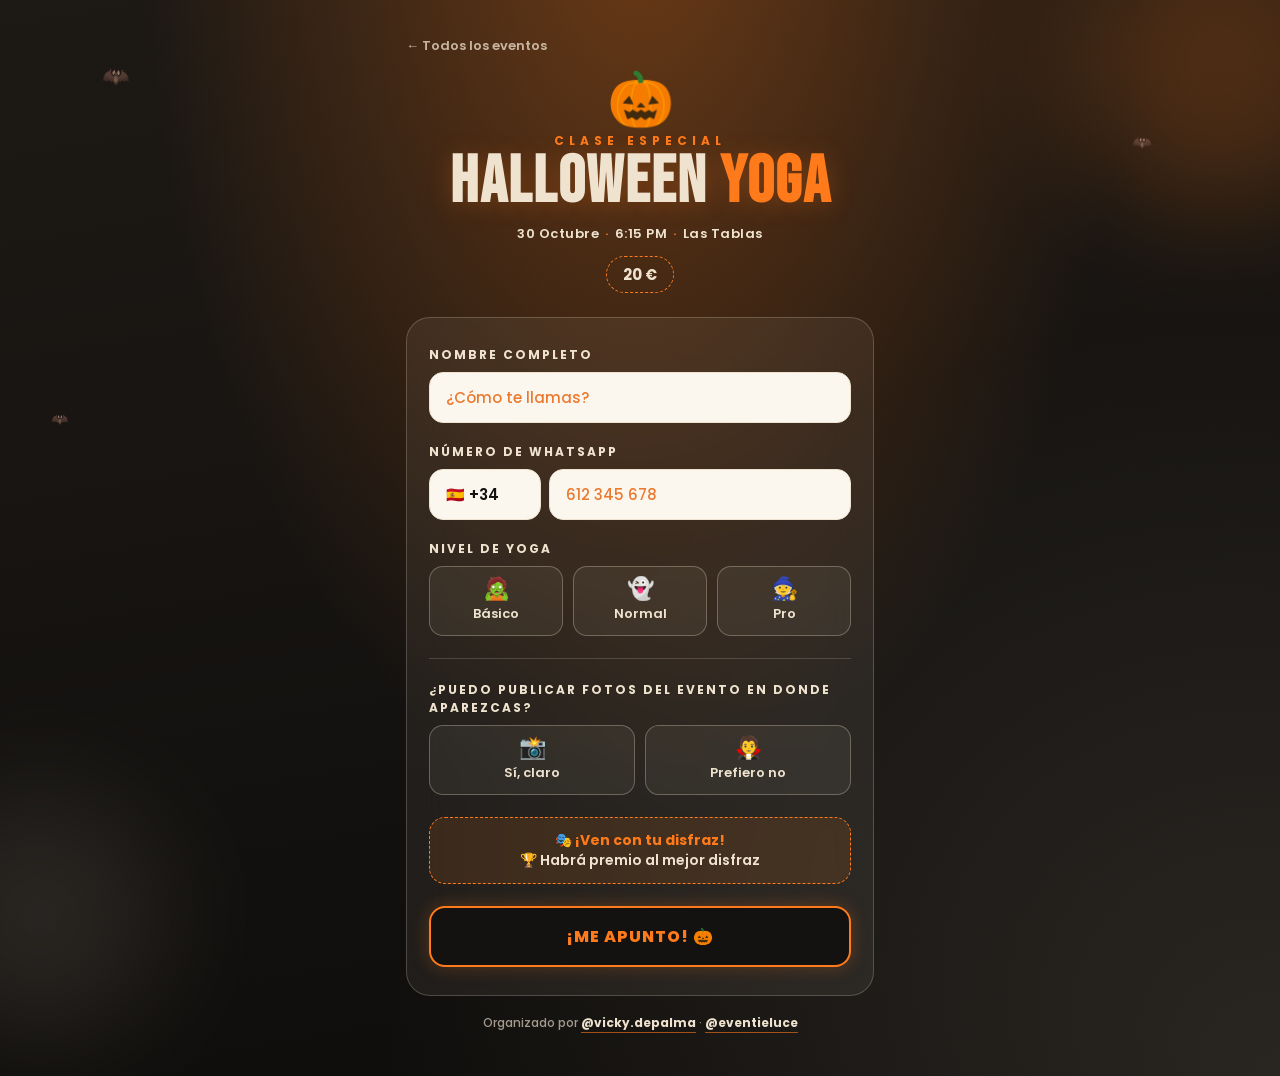
==== commit e72046f3: "Halloween Yoga: hora 18:15 en lugar de 18:30 Co-Authored-By: Claude Opus 5.5 <noreply@anthropic.com>" ====
--- a/halloween-yoga/index.html
+++ b/halloween-yoga/index.html
@@ -116,7 +116,7 @@
       <span class="hero-emoji">🎃</span>
       <p class="kicker">Clase especial</p>
       <h1 class="title">Halloween <span>Yoga</span></h1>
-      <p class="info">30 Octubre<span class="sep">·</span>6:30 PM<span class="sep">·</span>Las Tablas</p>
+      <p class="info">30 Octubre<span class="sep">·</span>6:15 PM<span class="sep">·</span>Las Tablas</p>
       <p class="precio" id="f-precio">20 €</p>
     </div>
 
@@ -189,7 +189,7 @@
         <p class="s-msg">Tu plaza queda <strong>reservada</strong>. Te escribiremos por WhatsApp para el pago (<strong data-precio>20 €</strong>, Bizum o efectivo) y así confirmar tu lugar.</p>
 
         <div class="s-box">
-          📅 <strong>30 de octubre · 6:30 PM</strong><br>
+          📅 <strong>30 de octubre · 6:15 PM</strong><br>
           📍 <a href="https://www.google.com/maps/search/?api=1&query=Calle+de+Puente+la+Reina+27+Madrid" target="_blank" rel="noopener">Calle de Puente la Reina, 27</a> (Las Tablas)
         </div>
         <div class="s-box">
@@ -223,12 +223,12 @@
   archivo: "halloween-yoga",
   calendario: {
     titulo: "Halloween Yoga 🎃",
-    inicio: "2026-10-30 18:30",
+    inicio: "2026-10-30 18:15",
     fin: "2026-10-30 19:30",
     lugar: "Calle de Puente la Reina, 27, Madrid",
     descripcion: "Clase especial de Halloween Yoga. ¡Ven con tu disfraz, hay premio al mejor! 🏆"
   },
-  compartir: "🎃 ¡Me apunté a Halloween Yoga! 30 de octubre, 6:30 PM en Las Tablas. Ven con tu disfraz, ¡hay premio al mejor! 🏆 Apúntate aquí:",
+  compartir: "🎃 ¡Me apunté a Halloween Yoga! 30 de octubre, 6:15 PM en Las Tablas. Ven con tu disfraz, ¡hay premio al mejor! 🏆 Apúntate aquí:",
   pago: { precio: "20 €", earlyBird: { precio: "15 €", hasta: "2026-10-10" } }
 };
 </script>
--- a/assets/forms.css
+++ b/assets/forms.css
@@ -114,7 +114,7 @@
 .info .sep { color: var(--accent); margin: 0 6px; }
 
 /* Precio aparte (id f-precio); con early bird: precio normal tachado + precio rebajado */
-.precio { display: inline-flex; align-items: baseline; gap: 8px; margin-top: 12px; padding: 6px 16px; border-radius: 100px; border: 1.5px solid var(--accent); font-size: 15px; font-weight: 700; color: var(--ink); }
+.precio { display: inline-flex; align-items: baseline; gap: 8px; margin-top: 12px; padding: 6px 16px; border-radius: 100px; border: 1.5px dashed var(--accent); font-size: 15px; font-weight: 700; color: var(--ink); }
 .precio s { opacity: .6; font-weight: 600; text-decoration-color: var(--accent); text-decoration-thickness: 2px; }
 .precio strong { color: var(--accent-strong); font-size: 19px; }
 .precio .hasta { font-size: 12px; font-weight: 600; letter-spacing: .5px; opacity: .85; }
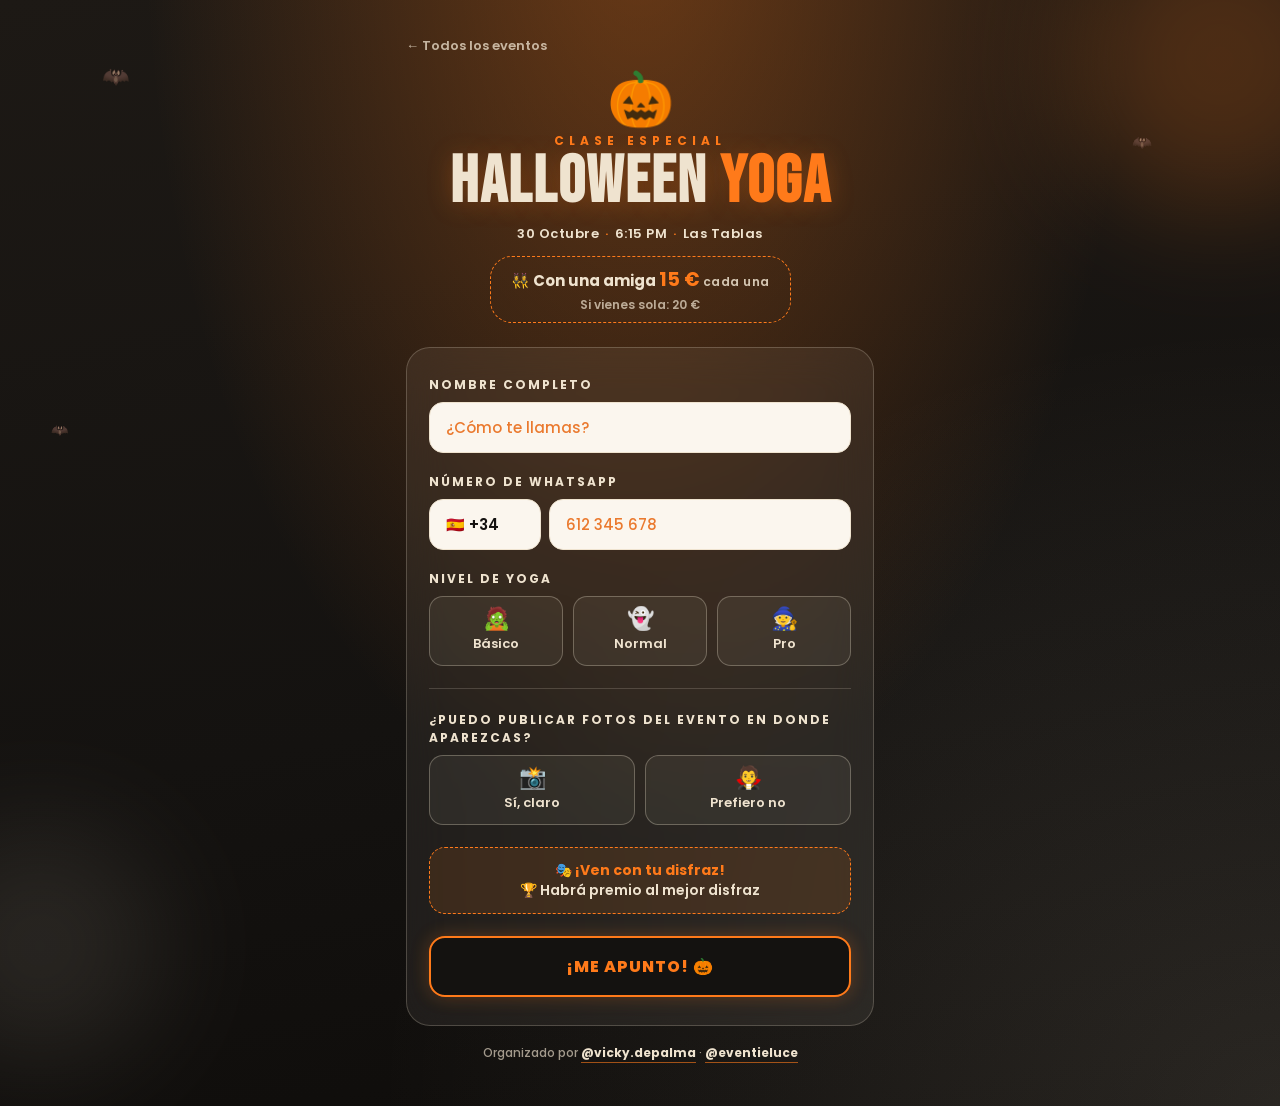
==== commit 8c4d31a9: "Halloween: oferta trae a una amiga (15 € cada una, 20 € sola) en el formulario El precio de la cabec" ====
--- a/halloween-yoga/index.html
+++ b/halloween-yoga/index.html
@@ -186,7 +186,7 @@
       <div class="success" id="f-success">
         <span class="icon">🕸️</span>
         <p class="s-title">¡Ya casi!</p>
-        <p class="s-msg">Tu plaza queda <strong>reservada</strong>. Te escribiremos por WhatsApp para el pago (<strong data-precio>20 €</strong>, Bizum o efectivo) y así confirmar tu lugar.</p>
+        <p class="s-msg">Tu plaza queda <strong>reservada</strong>. Te escribiremos por WhatsApp para el pago por Bizum o efectivo (<strong data-precio>20 €</strong>) y así confirmar tu lugar.</p>
 
         <div class="s-box">
           📅 <strong>30 de octubre · 6:15 PM</strong><br>
@@ -229,7 +229,7 @@
     descripcion: "Clase especial de Halloween Yoga. ¡Ven con tu disfraz, hay premio al mejor! 🏆"
   },
   compartir: "🎃 ¡Me apunté a Halloween Yoga! 30 de octubre, 6:15 PM en Las Tablas. Ven con tu disfraz, ¡hay premio al mejor! 🏆 Apúntate aquí:",
-  pago: { precio: "20 €", earlyBird: { precio: "15 €", hasta: "2026-10-10" } }
+  pago: { precio: "20 €", amiga: "15 €" }
 };
 </script>
 <script src="../assets/form.js"></script>
--- a/assets/forms.css
+++ b/assets/forms.css
@@ -118,6 +118,9 @@
 .precio s { opacity: .6; font-weight: 600; text-decoration-color: var(--accent); text-decoration-thickness: 2px; }
 .precio strong { color: var(--accent-strong); font-size: 19px; }
 .precio .hasta { font-size: 12px; font-weight: 600; letter-spacing: .5px; opacity: .85; }
+/* Oferta "trae a una amiga" (pago.amiga): precio con amiga arriba y precio normal debajo, en pequeño */
+.precio.doble { flex-direction: column; align-items: center; gap: 2px; border-radius: 22px; padding: 8px 20px; }
+.precio .sola { font-size: 12px; font-weight: 600; opacity: .7; }
 
 .card { background: var(--card-bg); backdrop-filter: blur(20px); -webkit-backdrop-filter: blur(20px); border: 1.5px solid var(--card-border); border-radius: 24px; padding: 28px 22px; margin-top: 20px; box-shadow: var(--card-shadow); }
 
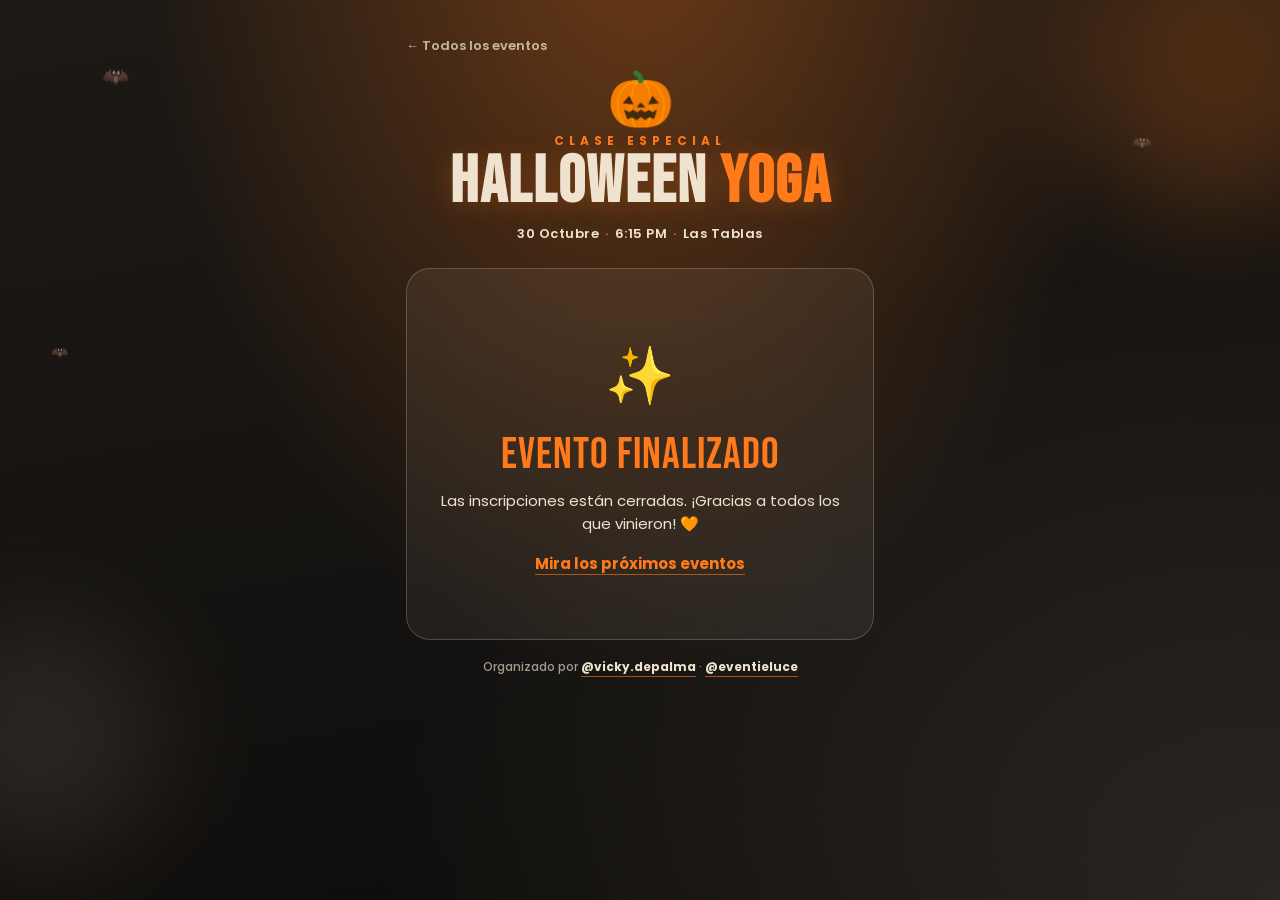
==== commit 2ccecd9b: "Halloween Yoga: finalizado en el índice y formulario cerrado Nuevo campo opcional EVENTO.finalizado " ====
--- a/halloween-yoga/index.html
+++ b/halloween-yoga/index.html
@@ -229,7 +229,8 @@
     descripcion: "Clase especial de Halloween Yoga. ¡Ven con tu disfraz, hay premio al mejor! 🏆"
   },
   compartir: "🎃 ¡Me apunté a Halloween Yoga! 30 de octubre, 6:15 PM en Las Tablas. Ven con tu disfraz, ¡hay premio al mejor! 🏆 Apúntate aquí:",
-  pago: { precio: "20 €", amiga: "15 €" }
+  pago: { precio: "20 €", amiga: "15 €" },
+  finalizado: true
 };
 </script>
 <script src="../assets/form.js"></script>
--- a/assets/forms.css
+++ b/assets/forms.css
@@ -183,6 +183,7 @@
 .success .icon { font-size: 56px; display: block; margin-bottom: 10px; }
 .success .s-title { font-family: 'Bebas Neue', sans-serif; font-size: 44px; color: var(--success-title); margin-bottom: 8px; letter-spacing: 1px; }
 .success .s-msg { color: var(--ink); font-size: 15px; line-height: 1.55; }
+.success .s-mas { margin-top: 16px; }
 .success a { color: var(--accent-strong); font-weight: 700; text-decoration: none; border-bottom: 1.5px solid var(--link-underline); }
 
 .s-box { margin-top: 18px; padding: 14px 16px; border-radius: 16px; background: var(--box-bg); border: 1.5px solid var(--box-border); color: var(--ink); font-size: 14px; line-height: 1.5; text-align: left; }
